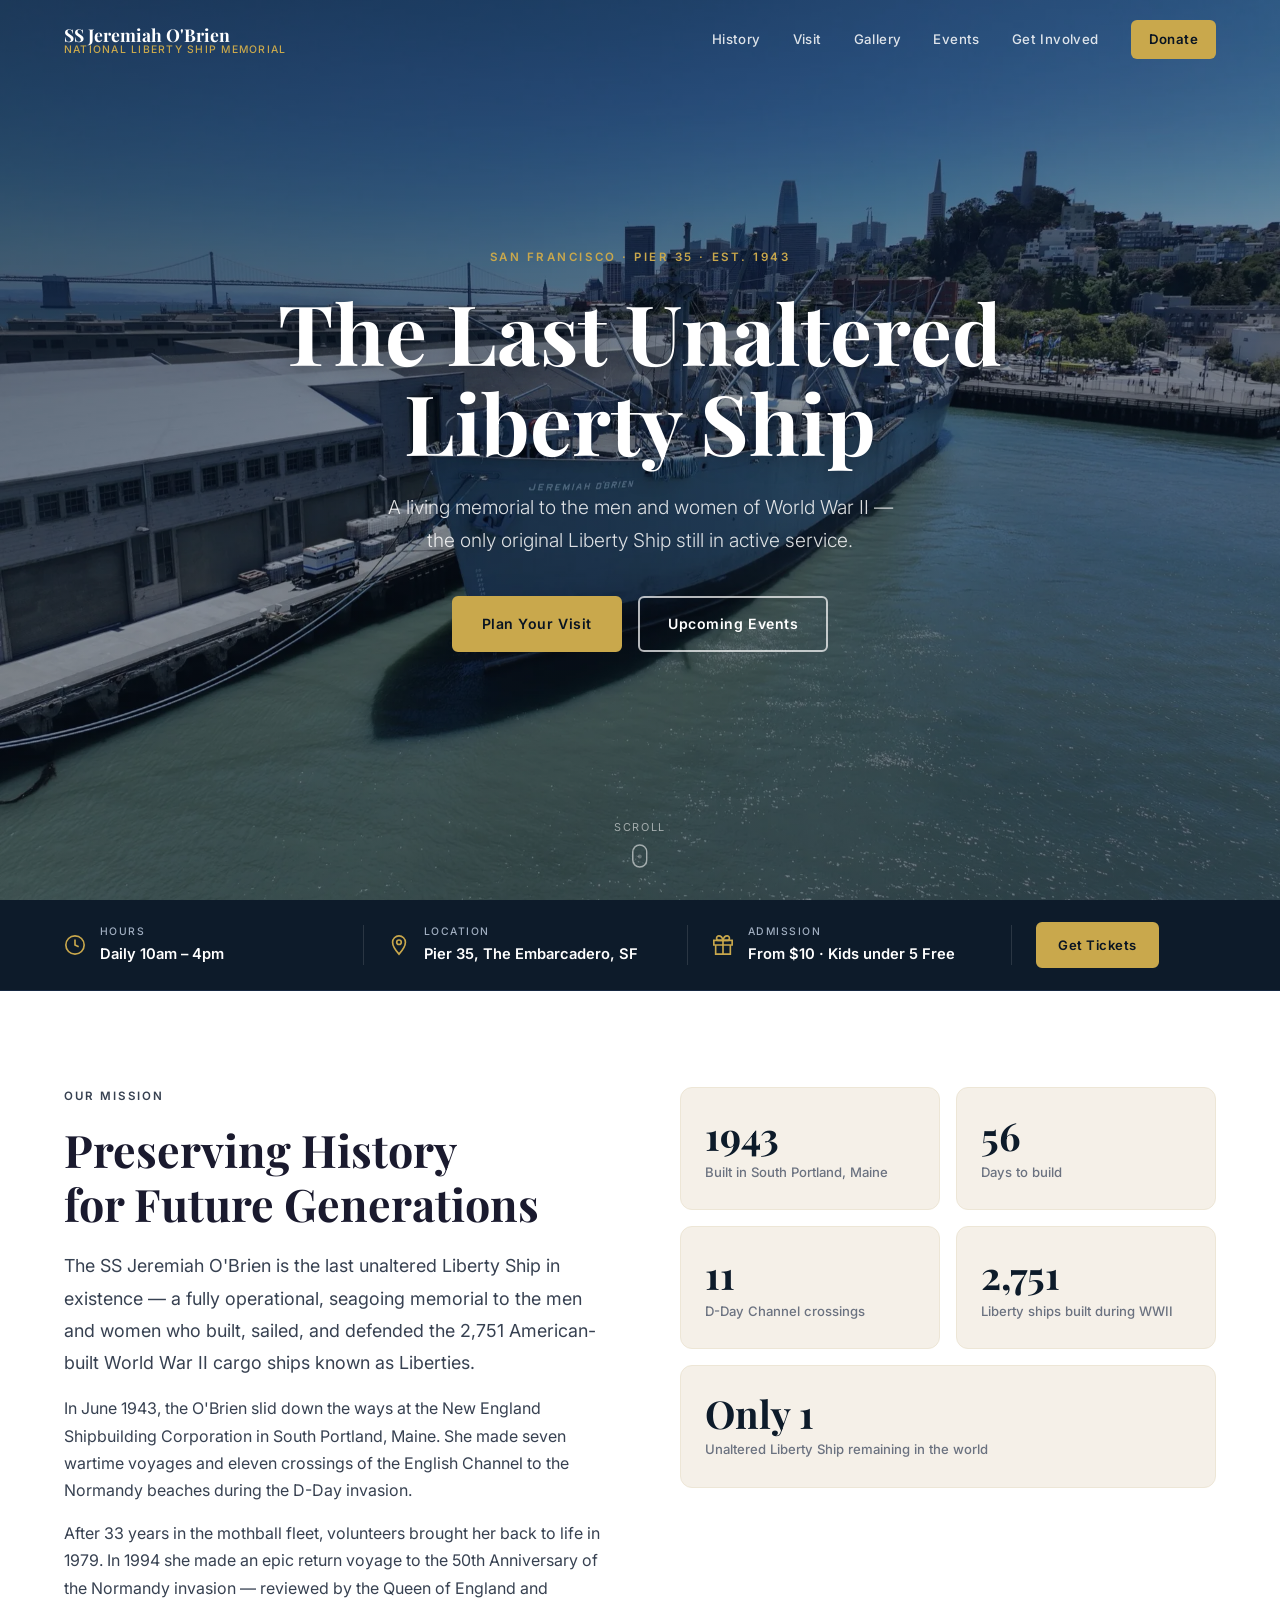
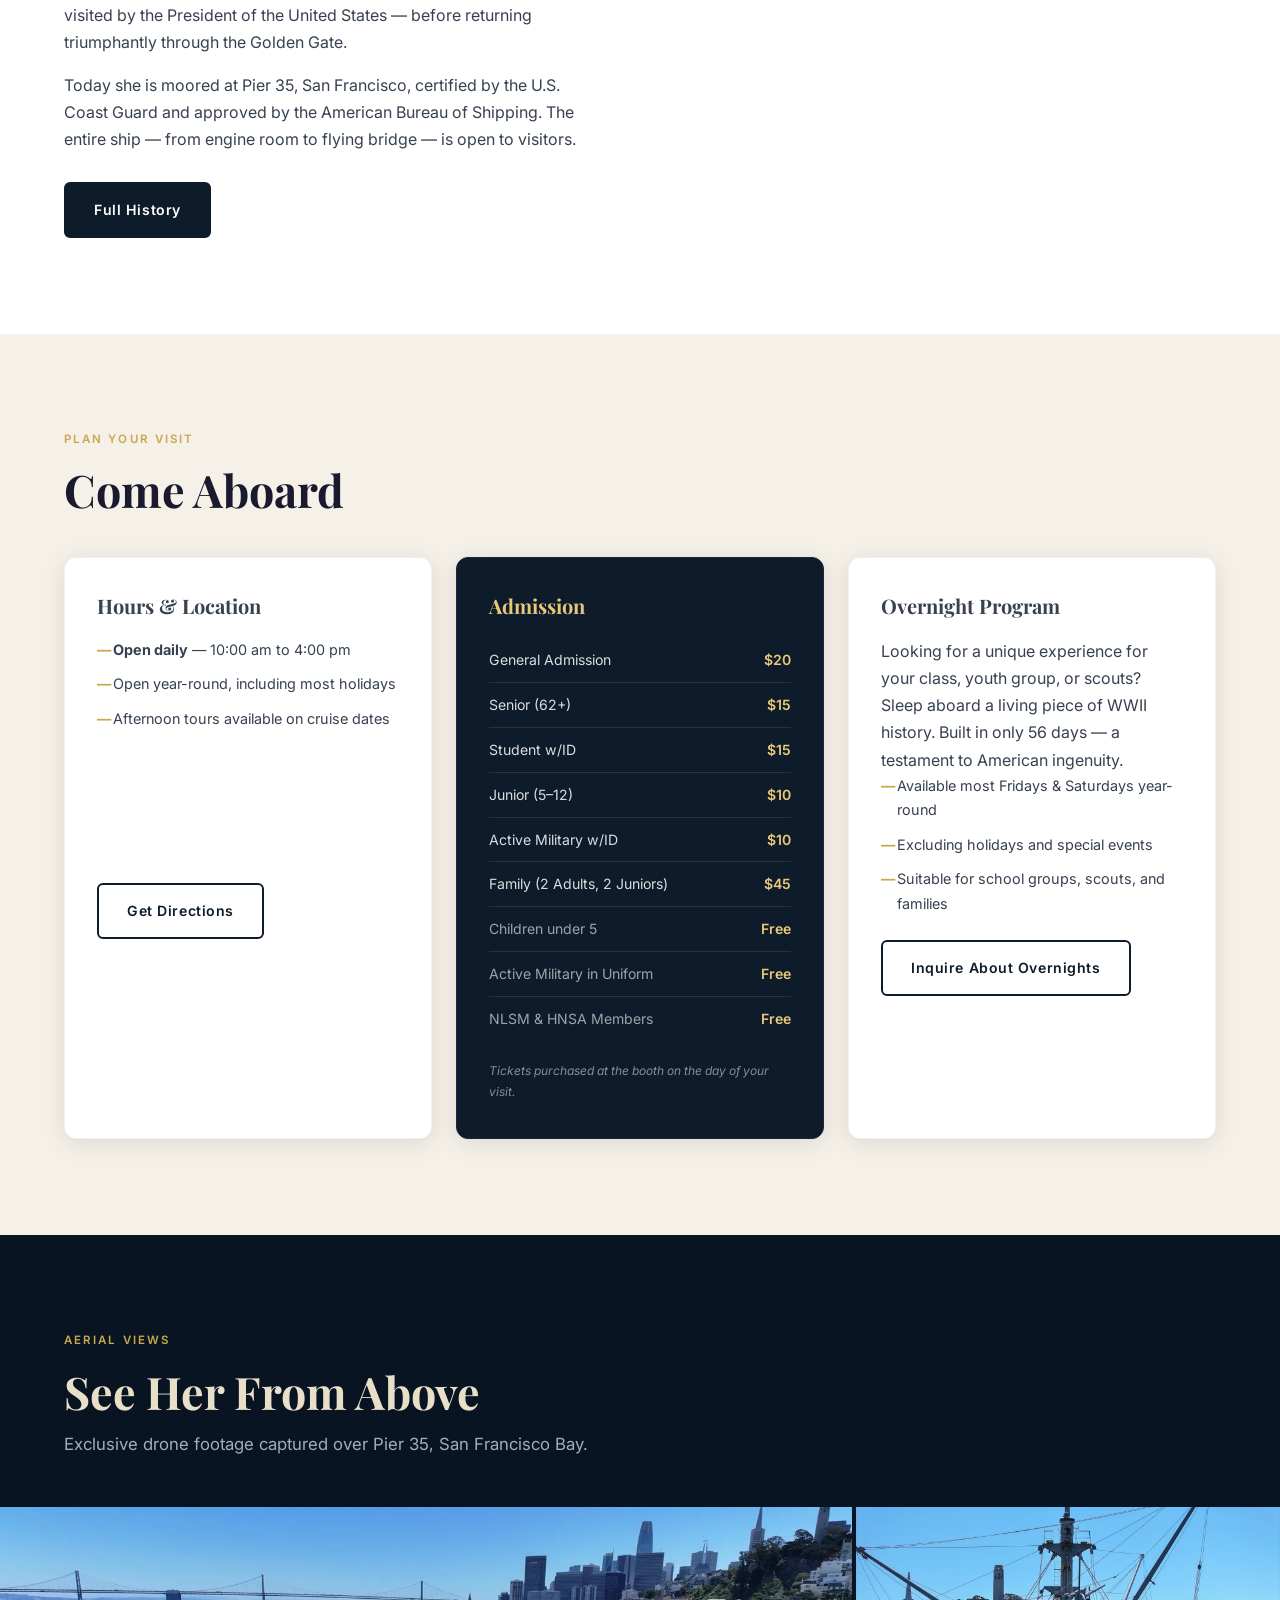
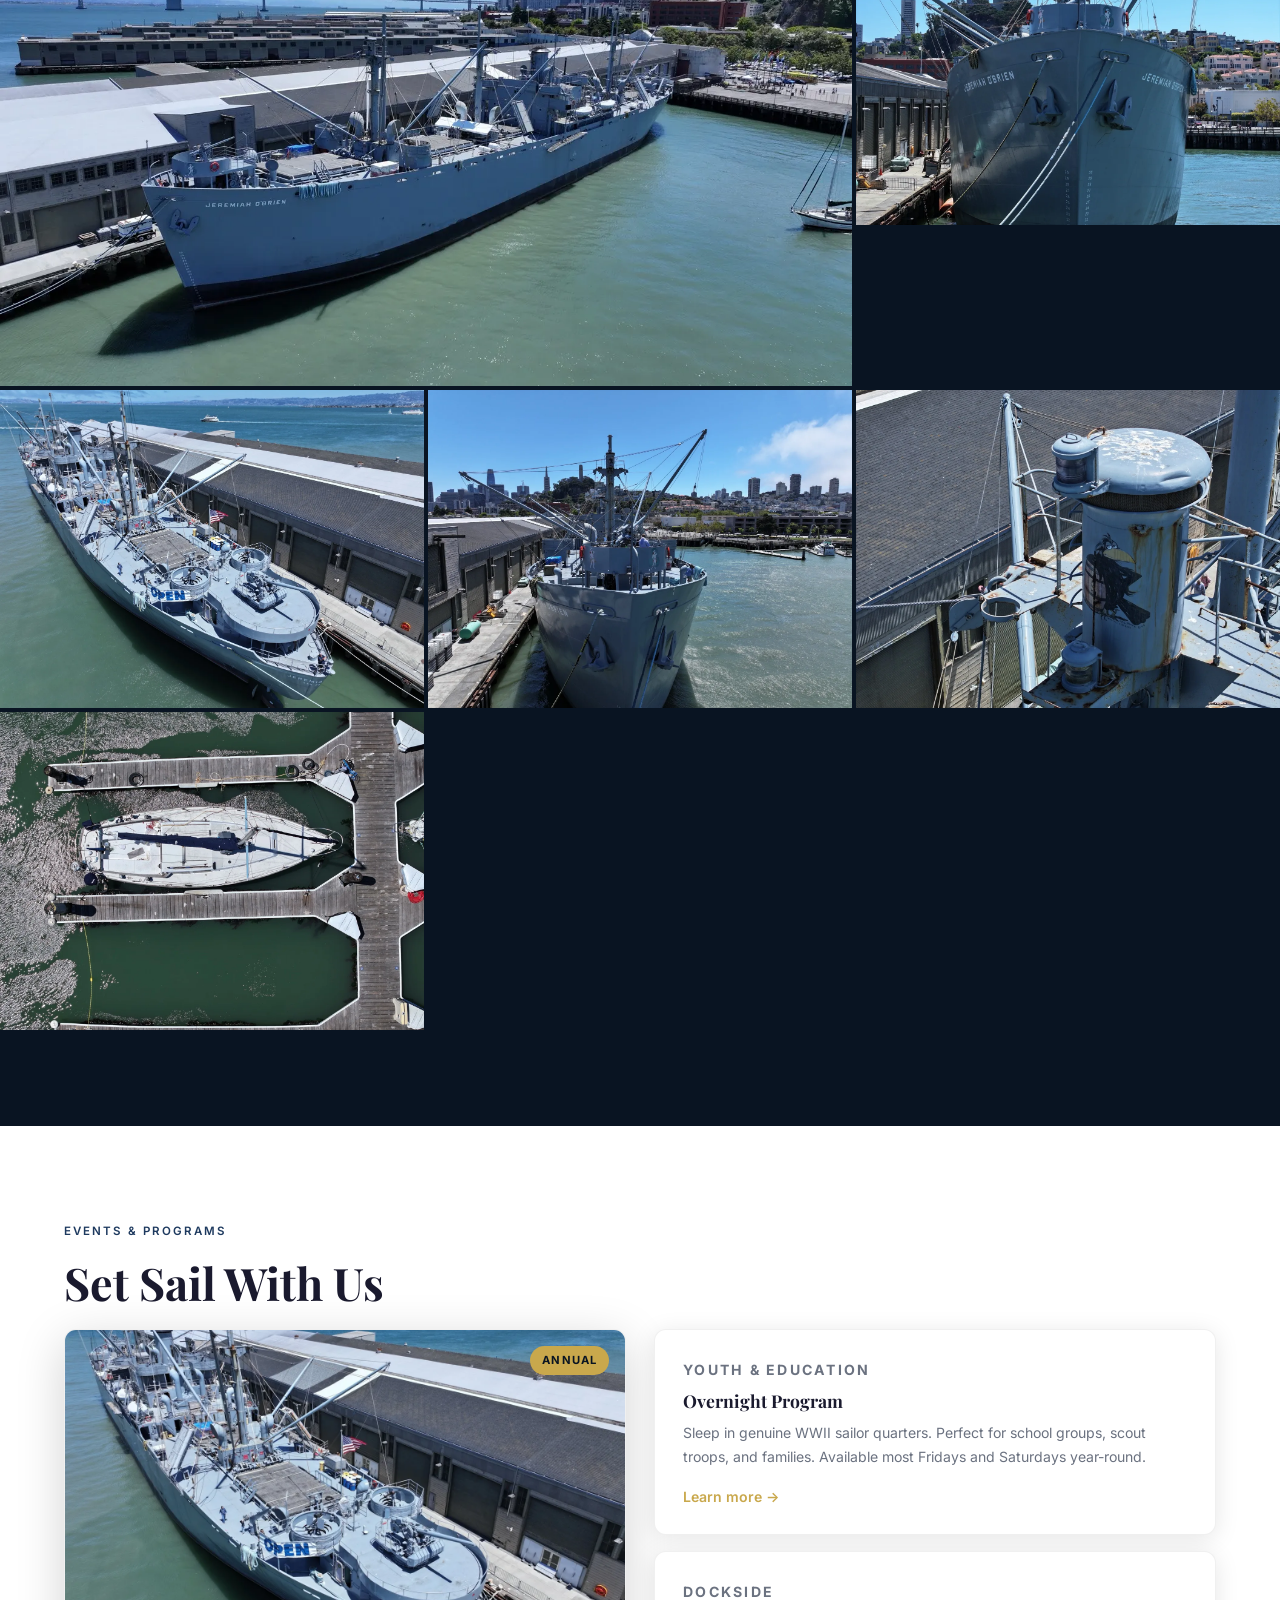
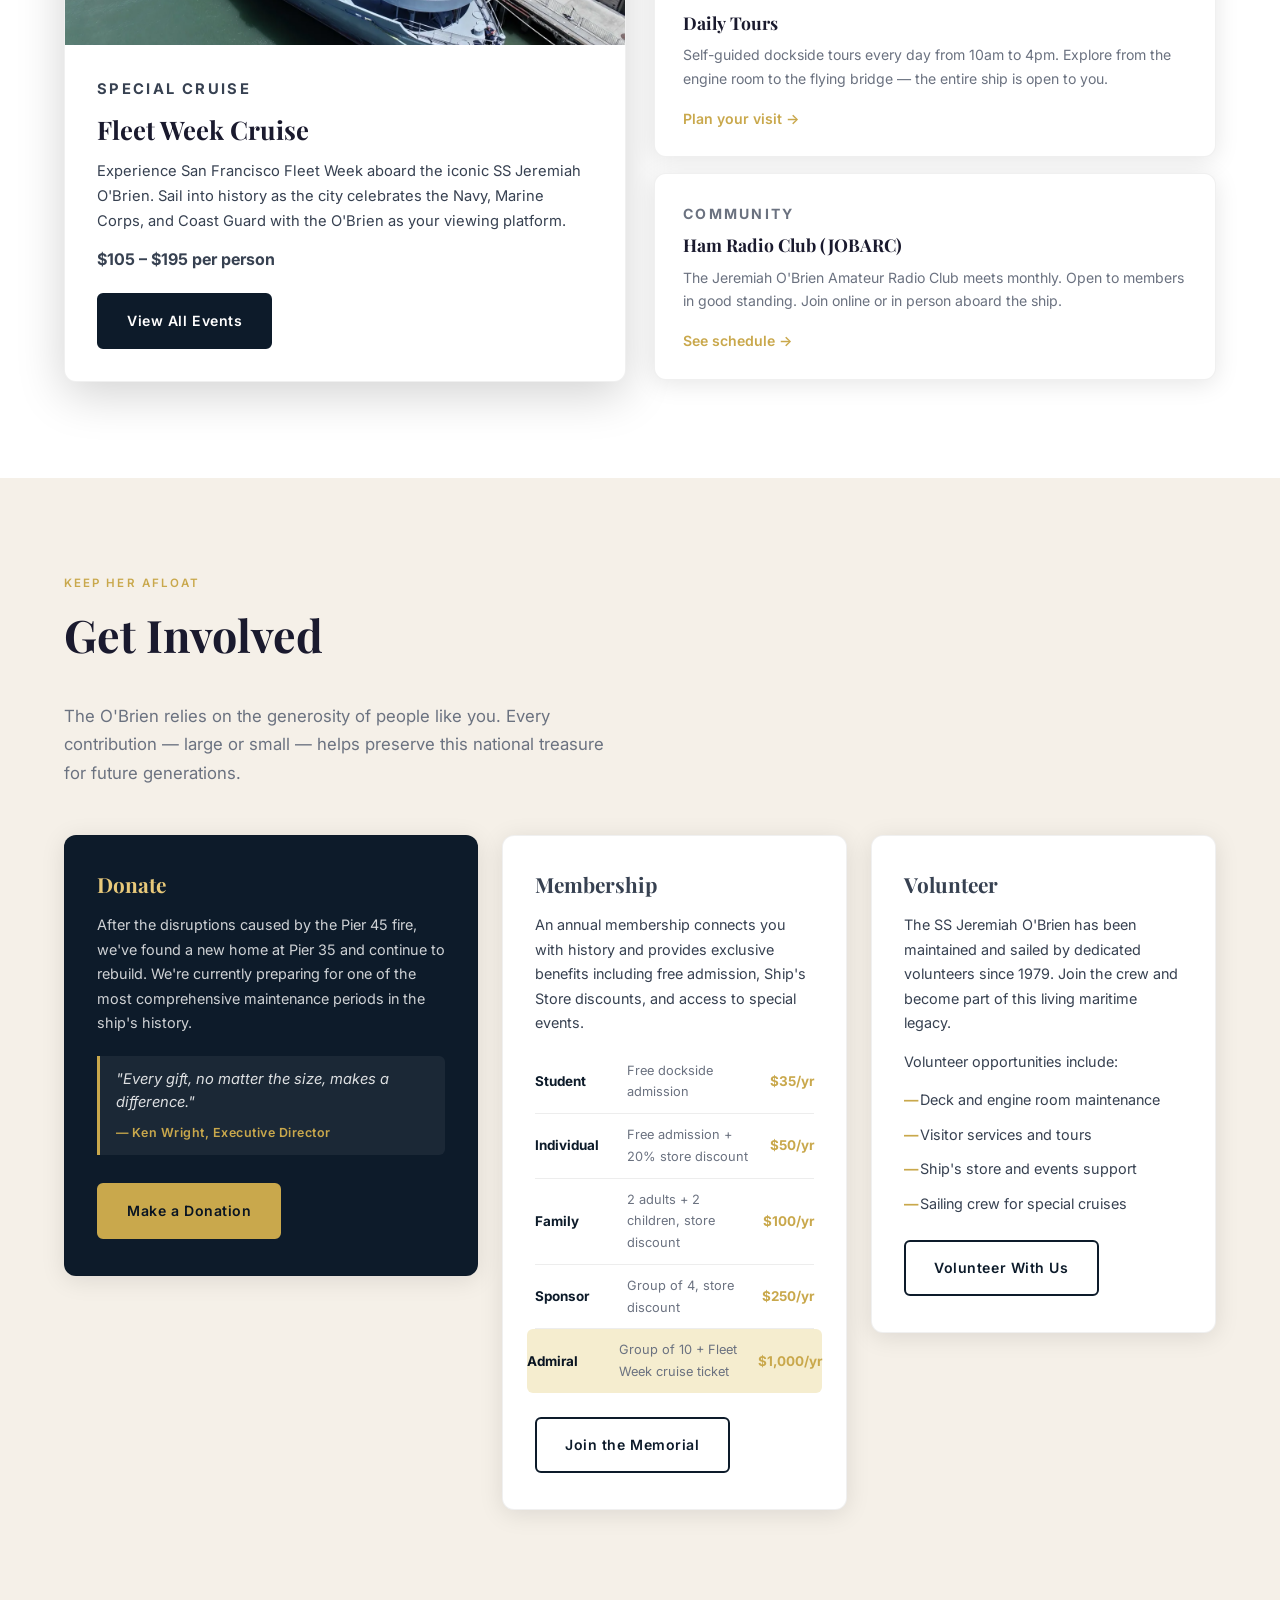
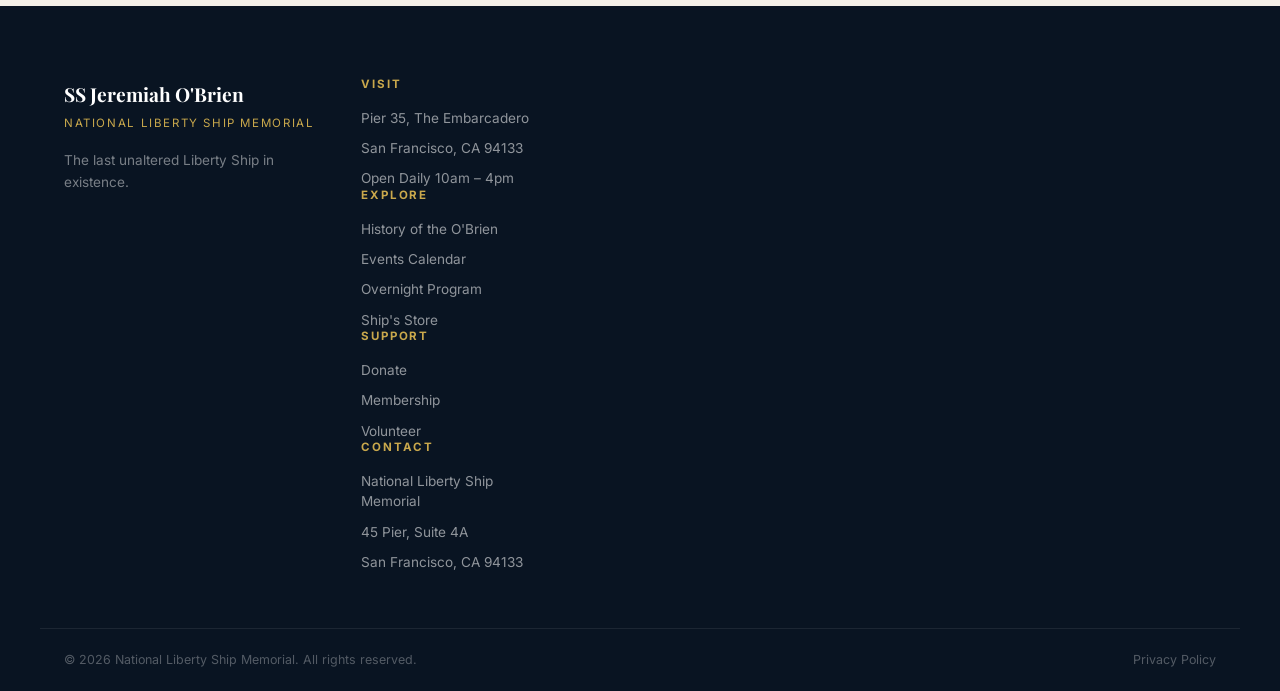
==== index.html @ c384e2df "feat: SS Jeremiah O'Brien homepage redesign mockup Modern responsive layout featuring: - Full-screen" ====
<!DOCTYPE html>
<html lang="en">
<head>
  <meta charset="UTF-8" />
  <meta name="viewport" content="width=device-width, initial-scale=1.0" />
  <title>SS Jeremiah O'Brien — The Last Unaltered Liberty Ship</title>
  <meta name="description" content="Visit the SS Jeremiah O'Brien, the last unaltered Liberty Ship in existence. Located at Pier 35, San Francisco. Open daily 10am–4pm." />
  <link rel="preconnect" href="https://fonts.googleapis.com" />
  <link rel="preconnect" href="https://fonts.gstatic.com" crossorigin />
  <link href="https://fonts.googleapis.com/css2?family=Playfair+Display:wght@400;600;700&family=Inter:wght@300;400;500;600&display=swap" rel="stylesheet" />
  <link rel="stylesheet" href="styles.css" />
</head>
<body>

  <!-- ========== NAV ========== -->
  <header class="site-nav" id="site-nav">
    <div class="nav-inner">
      <a href="#" class="nav-logo">
        <span class="nav-logo-ship">SS Jeremiah O'Brien</span>
        <span class="nav-logo-sub">National Liberty Ship Memorial</span>
      </a>
      <nav class="nav-links">
        <a href="#about">History</a>
        <a href="#visit">Visit</a>
        <a href="#gallery">Gallery</a>
        <a href="#events">Events</a>
        <a href="#involved">Get Involved</a>
        <a href="#involved" class="nav-cta">Donate</a>
      </nav>
      <button class="nav-hamburger" id="nav-hamburger" aria-label="Open menu">
        <span></span><span></span><span></span>
      </button>
    </div>
  </header>

  <!-- ========== HERO ========== -->
  <section class="hero">
    <div class="hero-media">
      <img src="images/hero.webp" alt="SS Jeremiah O'Brien at Pier 35, San Francisco, with Bay Bridge in background" class="hero-img" />
      <div class="hero-overlay"></div>
    </div>
    <div class="hero-content">
      <p class="hero-eyebrow">San Francisco · Pier 35 · Est. 1943</p>
      <h1 class="hero-title">The Last Unaltered<br>Liberty Ship</h1>
      <p class="hero-sub">A living memorial to the men and women of World War II —<br class="hero-br"> the only original Liberty Ship still in active service.</p>
      <div class="hero-cta-row">
        <a href="#visit" class="btn btn-gold">Plan Your Visit</a>
        <a href="https://ssjeremiahobrien.org/events/" class="btn btn-outline-white" target="_blank" rel="noopener">Upcoming Events</a>
      </div>
    </div>
    <div class="hero-scroll-hint">
      <span>Scroll</span>
      <svg width="16" height="24" viewBox="0 0 16 24" fill="none"><rect x="1" y="1" width="14" height="22" rx="7" stroke="currentColor" stroke-width="1.5"/><circle cx="8" cy="8" r="2" fill="currentColor"><animate attributeName="cy" from="8" to="16" dur="1.4s" repeatCount="indefinite"/><animate attributeName="opacity" from="1" to="0" dur="1.4s" repeatCount="indefinite"/></circle></svg>
    </div>
  </section>

  <!-- ========== INFO BAR ========== -->
  <div class="info-bar">
    <div class="info-bar-inner">
      <div class="info-item">
        <svg class="info-icon" viewBox="0 0 24 24" fill="none" stroke="currentColor" stroke-width="1.8"><circle cx="12" cy="12" r="10"/><path d="M12 6v6l4 2"/></svg>
        <div>
          <span class="info-label">Hours</span>
          <span class="info-value">Daily 10am – 4pm</span>
        </div>
      </div>
      <div class="info-divider"></div>
      <div class="info-item">
        <svg class="info-icon" viewBox="0 0 24 24" fill="none" stroke="currentColor" stroke-width="1.8"><path d="M12 2C8.13 2 5 5.13 5 9c0 5.25 7 13 7 13s7-7.75 7-13c0-3.87-3.13-7-7-7z"/><circle cx="12" cy="9" r="2.5"/></svg>
        <div>
          <span class="info-label">Location</span>
          <span class="info-value">Pier 35, The Embarcadero, SF</span>
        </div>
      </div>
      <div class="info-divider"></div>
      <div class="info-item">
        <svg class="info-icon" viewBox="0 0 24 24" fill="none" stroke="currentColor" stroke-width="1.8"><path d="M20 12V22H4V12"/><path d="M22 7H2v5h20V7z"/><path d="M12 22V7"/><path d="M12 7H7.5a2.5 2.5 0 0 1 0-5C11 2 12 7 12 7z"/><path d="M12 7h4.5a2.5 2.5 0 0 0 0-5C13 2 12 7 12 7z"/></svg>
        <div>
          <span class="info-label">Admission</span>
          <span class="info-value">From $10 · Kids under 5 Free</span>
        </div>
      </div>
      <div class="info-divider"></div>
      <div class="info-item info-item-cta">
        <a href="#visit" class="btn btn-gold btn-sm">Get Tickets</a>
      </div>
    </div>
  </div>

  <main>

    <!-- ========== ABOUT / HISTORY ========== -->
    <section class="section" id="about">
      <div class="container two-col-about">
        <div class="about-text">
          <p class="eyebrow">Our Mission</p>
          <h2>Preserving History<br>for Future Generations</h2>
          <p class="lead">The SS Jeremiah O'Brien is the last unaltered Liberty Ship in existence — a fully operational, seagoing memorial to the men and women who built, sailed, and defended the 2,751 American-built World War II cargo ships known as Liberties.</p>
          <p>In June 1943, the O'Brien slid down the ways at the New England Shipbuilding Corporation in South Portland, Maine. She made seven wartime voyages and eleven crossings of the English Channel to the Normandy beaches during the D-Day invasion.</p>
          <p>After 33 years in the mothball fleet, volunteers brought her back to life in 1979. In 1994 she made an epic return voyage to the 50th Anniversary of the Normandy invasion — reviewed by the Queen of England and visited by the President of the United States — before returning triumphantly through the Golden Gate.</p>
          <p>Today she is moored at Pier 35, San Francisco, certified by the U.S. Coast Guard and approved by the American Bureau of Shipping. The entire ship — from engine room to flying bridge — is open to visitors.</p>
          <a href="https://ssjeremiahobrien.org/about-us/" class="btn btn-navy" target="_blank" rel="noopener">Full History</a>
        </div>
        <div class="about-stats">
          <div class="stat-card">
            <span class="stat-num">1943</span>
            <span class="stat-label">Built in South Portland, Maine</span>
          </div>
          <div class="stat-card">
            <span class="stat-num">56</span>
            <span class="stat-label">Days to build</span>
          </div>
          <div class="stat-card">
            <span class="stat-num">11</span>
            <span class="stat-label">D-Day Channel crossings</span>
          </div>
          <div class="stat-card">
            <span class="stat-num">2,751</span>
            <span class="stat-label">Liberty ships built during WWII</span>
          </div>
          <div class="stat-card stat-card-wide">
            <span class="stat-num">Only 1</span>
            <span class="stat-label">Unaltered Liberty Ship remaining in the world</span>
          </div>
        </div>
      </div>
    </section>

    <!-- ========== VISIT ========== -->
    <section class="section section-alt" id="visit">
      <div class="container">
        <p class="eyebrow eyebrow-gold">Plan Your Visit</p>
        <h2>Come Aboard</h2>
        <div class="visit-grid">

          <div class="visit-card">
            <h3>Hours &amp; Location</h3>
            <ul class="visit-list">
              <li><strong>Open daily</strong> — 10:00 am to 4:00 pm</li>
              <li>Open year-round, including most holidays</li>
              <li>Afternoon tours available on cruise dates</li>
            </ul>
            <div class="visit-address">
              <p><strong>SS Jeremiah O'Brien</strong><br>
              Pier 35, The Embarcadero<br>
              San Francisco, CA 94133</p>
            </div>
            <a href="https://maps.google.com/?q=Pier+35+Embarcadero+San+Francisco" class="btn btn-outline-navy" target="_blank" rel="noopener">Get Directions</a>
          </div>

          <div class="visit-card visit-card-featured">
            <h3>Admission</h3>
            <ul class="ticket-list">
              <li><span>General Admission</span><strong>$20</strong></li>
              <li><span>Senior (62+)</span><strong>$15</strong></li>
              <li><span>Student w/ID</span><strong>$15</strong></li>
              <li><span>Junior (5–12)</span><strong>$10</strong></li>
              <li><span>Active Military w/ID</span><strong>$10</strong></li>
              <li><span>Family (2 Adults, 2 Juniors)</span><strong>$45</strong></li>
              <li class="ticket-free"><span>Children under 5</span><strong>Free</strong></li>
              <li class="ticket-free"><span>Active Military in Uniform</span><strong>Free</strong></li>
              <li class="ticket-free"><span>NLSM &amp; HNSA Members</span><strong>Free</strong></li>
            </ul>
            <p class="ticket-note">Tickets purchased at the booth on the day of your visit.</p>
          </div>

          <div class="visit-card">
            <h3>Overnight Program</h3>
            <p>Looking for a unique experience for your class, youth group, or scouts? Sleep aboard a living piece of WWII history. Built in only 56 days — a testament to American ingenuity.</p>
            <ul class="visit-list">
              <li>Available most Fridays &amp; Saturdays year-round</li>
              <li>Excluding holidays and special events</li>
              <li>Suitable for school groups, scouts, and families</li>
            </ul>
            <a href="https://ssjeremiahobrien.org/overnight-program/" class="btn btn-outline-navy" target="_blank" rel="noopener">Inquire About Overnights</a>
          </div>

        </div>
      </div>
    </section>

    <!-- ========== GALLERY ========== -->
    <section class="section section-dark" id="gallery">
      <div class="container">
        <p class="eyebrow eyebrow-gold">Aerial Views</p>
        <h2 class="text-light">See Her From Above</h2>
        <p class="section-sub text-light-muted">Exclusive drone footage captured over Pier 35, San Francisco Bay.</p>
      </div>
      <div class="gallery-grid">
        <div class="gallery-item gallery-item-wide">
          <img src="images/gallery-1.webp" alt="SS Jeremiah O'Brien aerial view with Bay Bridge and San Francisco skyline" loading="lazy" />
          <div class="gallery-caption">Full ship at Pier 35 · Bay Bridge backdrop</div>
        </div>
        <div class="gallery-item">
          <img src="images/gallery-3.webp" alt="Dramatic bow-on view of SS Jeremiah O'Brien with Coit Tower behind" loading="lazy" />
          <div class="gallery-caption">Bow-on · Coit Tower &amp; Telegraph Hill</div>
        </div>
        <div class="gallery-item">
          <img src="images/gallery-2.webp" alt="Stern view showing guns, American flag, and OPEN banner" loading="lazy" />
          <div class="gallery-caption">Stern gun tubs · American flag</div>
        </div>
        <div class="gallery-item">
          <img src="images/gallery-4.webp" alt="Forward mast and cargo booms against SF skyline" loading="lazy" />
          <div class="gallery-caption">Forward rigging · SF skyline</div>
        </div>
        <div class="gallery-item">
          <img src="images/gallery-5.webp" alt="Close deck view of SS Jeremiah O'Brien" loading="lazy" />
          <div class="gallery-caption">Deck detail · Working ship</div>
        </div>
        <div class="gallery-item">
          <img src="images/gallery-6.webp" alt="Aerial view of the ship at the pier" loading="lazy" />
          <div class="gallery-caption">At anchor · Embarcadero</div>
        </div>
      </div>
    </section>

    <!-- ========== EVENTS ========== -->
    <section class="section" id="events">
      <div class="container">
        <p class="eyebrow">Events &amp; Programs</p>
        <h2>Set Sail With Us</h2>
        <div class="events-grid">

          <article class="event-card event-card-featured">
            <div class="event-img-wrap">
              <img src="images/gallery-2.webp" alt="Fleet Week cruise aboard SS Jeremiah O'Brien" loading="lazy" />
              <span class="event-badge">Annual</span>
            </div>
            <div class="event-body">
              <p class="event-type">Special Cruise</p>
              <h3>Fleet Week Cruise</h3>
              <p>Experience San Francisco Fleet Week aboard the iconic SS Jeremiah O'Brien. Sail into history as the city celebrates the Navy, Marine Corps, and Coast Guard with the O'Brien as your viewing platform.</p>
              <p class="event-price">$105 – $195 per person</p>
              <a href="https://ssjeremiahobrien.org/events/" class="btn btn-navy" target="_blank" rel="noopener">View All Events</a>
            </div>
          </article>

          <div class="events-side">
            <article class="event-card-small">
              <p class="event-type">Youth &amp; Education</p>
              <h3>Overnight Program</h3>
              <p>Sleep in genuine WWII sailor quarters. Perfect for school groups, scout troops, and families. Available most Fridays and Saturdays year-round.</p>
              <a href="https://ssjeremiahobrien.org/overnight-program/" class="link-arrow" target="_blank" rel="noopener">Learn more →</a>
            </article>
            <article class="event-card-small">
              <p class="event-type">Dockside</p>
              <h3>Daily Tours</h3>
              <p>Self-guided dockside tours every day from 10am to 4pm. Explore from the engine room to the flying bridge — the entire ship is open to you.</p>
              <a href="#visit" class="link-arrow">Plan your visit →</a>
            </article>
            <article class="event-card-small">
              <p class="event-type">Community</p>
              <h3>Ham Radio Club (JOBARC)</h3>
              <p>The Jeremiah O'Brien Amateur Radio Club meets monthly. Open to members in good standing. Join online or in person aboard the ship.</p>
              <a href="https://ssjeremiahobrien.org/events/" class="link-arrow" target="_blank" rel="noopener">See schedule →</a>
            </article>
          </div>

        </div>
      </div>
    </section>

    <!-- ========== GET INVOLVED ========== -->
    <section class="section section-alt" id="involved">
      <div class="container">
        <p class="eyebrow eyebrow-gold">Keep Her Afloat</p>
        <h2>Get Involved</h2>
        <p class="section-sub">The O'Brien relies on the generosity of people like you. Every contribution — large or small — helps preserve this national treasure for future generations.</p>

        <div class="involved-grid">

          <div class="involved-card involved-card-donate">
            <h3>Donate</h3>
            <p>After the disruptions caused by the Pier 45 fire, we've found a new home at Pier 35 and continue to rebuild. We're currently preparing for one of the most comprehensive maintenance periods in the ship's history.</p>
            <blockquote class="donate-quote">
              "Every gift, no matter the size, makes a difference."
              <cite>— Ken Wright, Executive Director</cite>
            </blockquote>
            <a href="https://ssjeremiahobrien.org/donate/" class="btn btn-gold" target="_blank" rel="noopener">Make a Donation</a>
          </div>

          <div class="involved-card">
            <h3>Membership</h3>
            <p>An annual membership connects you with history and provides exclusive benefits including free admission, Ship's Store discounts, and access to special events.</p>
            <ul class="membership-tiers">
              <li>
                <span class="tier-name">Student</span>
                <span class="tier-desc">Free dockside admission</span>
                <span class="tier-price">$35/yr</span>
              </li>
              <li>
                <span class="tier-name">Individual</span>
                <span class="tier-desc">Free admission + 20% store discount</span>
                <span class="tier-price">$50/yr</span>
              </li>
              <li>
                <span class="tier-name">Family</span>
                <span class="tier-desc">2 adults + 2 children, store discount</span>
                <span class="tier-price">$100/yr</span>
              </li>
              <li>
                <span class="tier-name">Sponsor</span>
                <span class="tier-desc">Group of 4, store discount</span>
                <span class="tier-price">$250/yr</span>
              </li>
              <li class="tier-highlight">
                <span class="tier-name">Admiral</span>
                <span class="tier-desc">Group of 10 + Fleet Week cruise ticket</span>
                <span class="tier-price">$1,000/yr</span>
              </li>
            </ul>
            <a href="https://ssjeremiahobrien.org/membership/" class="btn btn-outline-navy" target="_blank" rel="noopener">Join the Memorial</a>
          </div>

          <div class="involved-card">
            <h3>Volunteer</h3>
            <p>The SS Jeremiah O'Brien has been maintained and sailed by dedicated volunteers since 1979. Join the crew and become part of this living maritime legacy.</p>
            <p>Volunteer opportunities include:</p>
            <ul class="visit-list">
              <li>Deck and engine room maintenance</li>
              <li>Visitor services and tours</li>
              <li>Ship's store and events support</li>
              <li>Sailing crew for special cruises</li>
            </ul>
            <a href="https://ssjeremiahobrien.org/volunteer/" class="btn btn-outline-navy" target="_blank" rel="noopener">Volunteer With Us</a>
          </div>

        </div>
      </div>
    </section>

  </main>

  <!-- ========== FOOTER ========== -->
  <footer class="site-footer">
    <div class="footer-inner container">
      <div class="footer-brand">
        <p class="footer-ship-name">SS Jeremiah O'Brien</p>
        <p class="footer-org">National Liberty Ship Memorial</p>
        <p class="footer-tagline">The last unaltered Liberty Ship in existence.</p>
      </div>
      <div class="footer-cols">
        <div class="footer-col">
          <h4>Visit</h4>
          <ul>
            <li>Pier 35, The Embarcadero</li>
            <li>San Francisco, CA 94133</li>
            <li>Open Daily 10am – 4pm</li>
          </ul>
        </div>
        <div class="footer-col">
          <h4>Explore</h4>
          <ul>
            <li><a href="https://ssjeremiahobrien.org/about-us/">History of the O'Brien</a></li>
            <li><a href="https://ssjeremiahobrien.org/events/">Events Calendar</a></li>
            <li><a href="https://ssjeremiahobrien.org/overnight-program/">Overnight Program</a></li>
            <li><a href="https://ssjeremiahobrien.org/ships-store/">Ship's Store</a></li>
          </ul>
        </div>
        <div class="footer-col">
          <h4>Support</h4>
          <ul>
            <li><a href="https://ssjeremiahobrien.org/donate/">Donate</a></li>
            <li><a href="https://ssjeremiahobrien.org/membership/">Membership</a></li>
            <li><a href="https://ssjeremiahobrien.org/volunteer/">Volunteer</a></li>
          </ul>
        </div>
        <div class="footer-col">
          <h4>Contact</h4>
          <ul>
            <li>National Liberty Ship Memorial</li>
            <li>45 Pier, Suite 4A</li>
            <li>San Francisco, CA 94133</li>
          </ul>
        </div>
      </div>
    </div>
    <div class="footer-bottom">
      <div class="container">
        <small>© <span id="year"></span> National Liberty Ship Memorial. All rights reserved.</small>
        <a href="https://ssjeremiahobrien.org/privacy/" class="footer-privacy">Privacy Policy</a>
      </div>
    </div>
  </footer>

  <script>
    document.getElementById('year').textContent = new Date().getFullYear();

    // Sticky nav: add scrolled class
    const nav = document.getElementById('site-nav');
    window.addEventListener('scroll', () => {
      nav.classList.toggle('scrolled', window.scrollY > 60);
    });

    // Mobile hamburger
    const hamburger = document.getElementById('nav-hamburger');
    hamburger.addEventListener('click', () => {
      document.querySelector('.nav-links').classList.toggle('open');
    });

    // Gallery lightbox (simple)
    document.querySelectorAll('.gallery-item img').forEach(img => {
      img.style.cursor = 'zoom-in';
      img.addEventListener('click', () => {
        const overlay = document.createElement('div');
        overlay.className = 'lightbox';
        overlay.innerHTML = `<div class="lightbox-inner"><img src="${img.src}" alt="${img.alt}" /><button class="lightbox-close">✕</button></div>`;
        document.body.appendChild(overlay);
        overlay.addEventListener('click', e => {
          if (e.target === overlay || e.target.classList.contains('lightbox-close')) overlay.remove();
        });
      });
    });
  </script>

</body>
</html>
---- styles.css ----
/* ============================================================
   SS Jeremiah O'Brien — Homepage Redesign
   Static mockup — Feb 2026
   ============================================================ */

/* ---------- Reset & Base ---------- */
*, *::before, *::after { box-sizing: border-box; margin: 0; padding: 0; }

:root {
  --navy-dark:    #091422;
  --navy:         #0d1b2a;
  --navy-mid:     #152640;
  --navy-light:   #1e3a5f;
  --gold:         #c9a84c;
  --gold-light:   #e8c97a;
  --gold-pale:    #f5edcf;
  --cream:        #f5f0e8;
  --cream-dark:   #ede6d6;
  --text-dark:    #1a1a2e;
  --text-body:    #374151;
  --text-muted:   #6b7280;
  --text-light:   #e8dfc9;
  --text-lighter: #a0aec0;
  --white:        #ffffff;
  --radius:       6px;
  --radius-lg:    12px;
  --shadow:       0 4px 24px rgba(0,0,0,.10);
  --shadow-lg:    0 12px 48px rgba(0,0,0,.18);
  --transition:   0.25s ease;
  --max-width:    1200px;
}

html { scroll-behavior: smooth; font-size: 16px; }

body {
  font-family: 'Inter', system-ui, sans-serif;
  color: var(--text-body);
  background: var(--white);
  line-height: 1.7;
  -webkit-font-smoothing: antialiased;
}

h1, h2, h3, h4 {
  font-family: 'Playfair Display', Georgia, serif;
  line-height: 1.2;
  color: var(--text-dark);
}

a { color: inherit; text-decoration: none; }
img { display: block; width: 100%; height: auto; }
ul { list-style: none; }

.container {
  max-width: var(--max-width);
  margin: 0 auto;
  padding: 0 24px;
}

.section       { padding: 96px 0; }
.section-alt   { background: var(--cream); }
.section-dark  { background: var(--navy-dark); }

.eyebrow {
  font-family: 'Inter', sans-serif;
  font-size: 0.72rem;
  font-weight: 600;
  letter-spacing: 0.18em;
  text-transform: uppercase;
  color: var(--navy-light);
  margin-bottom: 14px;
}
.eyebrow-gold { color: var(--gold); }

h2 {
  font-size: clamp(2rem, 3.5vw, 2.8rem);
  margin-bottom: 20px;
}

.lead {
  font-size: 1.12rem;
  color: var(--text-body);
  margin-bottom: 20px;
  line-height: 1.8;
}

.section-sub {
  font-size: 1.05rem;
  color: var(--text-muted);
  max-width: 560px;
  margin-bottom: 48px;
}

.text-light        { color: var(--text-light); }
.text-light-muted  { color: var(--text-lighter); }

/* ---------- Buttons ---------- */
.btn {
  display: inline-flex;
  align-items: center;
  gap: 8px;
  padding: 14px 28px;
  border-radius: var(--radius);
  font-family: 'Inter', sans-serif;
  font-size: 0.88rem;
  font-weight: 600;
  letter-spacing: 0.04em;
  cursor: pointer;
  border: 2px solid transparent;
  transition: background var(--transition), color var(--transition), border-color var(--transition), transform var(--transition);
}
.btn:hover { transform: translateY(-2px); }
.btn:active { transform: translateY(0); }

.btn-gold {
  background: var(--gold);
  color: var(--navy-dark);
  border-color: var(--gold);
}
.btn-gold:hover { background: var(--gold-light); border-color: var(--gold-light); }

.btn-navy {
  background: var(--navy);
  color: var(--white);
  border-color: var(--navy);
}
.btn-navy:hover { background: var(--navy-mid); border-color: var(--navy-mid); }

.btn-outline-navy {
  background: transparent;
  color: var(--navy);
  border-color: var(--navy);
}
.btn-outline-navy:hover { background: var(--navy); color: var(--white); }

.btn-outline-white {
  background: transparent;
  color: var(--white);
  border-color: rgba(255,255,255,0.7);
}
.btn-outline-white:hover { background: rgba(255,255,255,0.12); border-color: var(--white); }

.btn-sm { padding: 10px 20px; font-size: 0.82rem; }

.link-arrow {
  font-size: 0.88rem;
  font-weight: 600;
  color: var(--gold);
  transition: color var(--transition);
}
.link-arrow:hover { color: var(--gold-light); }

/* ============================================================
   NAV
   ============================================================ */
.site-nav {
  position: fixed;
  top: 0; left: 0; right: 0;
  z-index: 100;
  padding: 0;
  transition: background var(--transition), box-shadow var(--transition), padding var(--transition);
}
.site-nav.scrolled {
  background: var(--navy-dark);
  box-shadow: 0 2px 20px rgba(0,0,0,.35);
}

.nav-inner {
  max-width: var(--max-width);
  margin: 0 auto;
  padding: 20px 24px;
  display: flex;
  align-items: center;
  justify-content: space-between;
  gap: 24px;
}
.site-nav.scrolled .nav-inner { padding-top: 14px; padding-bottom: 14px; }

.nav-logo {
  display: flex;
  flex-direction: column;
}
.nav-logo-ship {
  font-family: 'Playfair Display', Georgia, serif;
  font-size: 1.1rem;
  font-weight: 700;
  color: var(--white);
  line-height: 1.2;
}
.nav-logo-sub {
  font-size: 0.65rem;
  font-weight: 500;
  letter-spacing: 0.12em;
  text-transform: uppercase;
  color: var(--gold);
  line-height: 1;
}

.nav-links {
  display: flex;
  align-items: center;
  gap: 32px;
}
.nav-links a {
  font-size: 0.83rem;
  font-weight: 500;
  color: rgba(255,255,255,0.85);
  letter-spacing: 0.03em;
  transition: color var(--transition);
}
.nav-links a:hover { color: var(--gold-light); }
.nav-links .nav-cta {
  background: var(--gold);
  color: var(--navy-dark);
  padding: 8px 18px;
  border-radius: var(--radius);
  font-weight: 600;
}
.nav-links .nav-cta:hover { background: var(--gold-light); color: var(--navy-dark); }

.nav-hamburger {
  display: none;
  flex-direction: column;
  gap: 5px;
  background: none;
  border: none;
  cursor: pointer;
  padding: 4px;
}
.nav-hamburger span {
  display: block;
  width: 24px;
  height: 2px;
  background: var(--white);
  border-radius: 2px;
  transition: var(--transition);
}

/* ============================================================
   HERO
   ============================================================ */
.hero {
  position: relative;
  height: 100vh;
  min-height: 640px;
  display: flex;
  align-items: center;
  justify-content: center;
  overflow: hidden;
}

.hero-media {
  position: absolute;
  inset: 0;
}
.hero-img {
  width: 100%;
  height: 100%;
  object-fit: cover;
  object-position: center 40%;
}
.hero-overlay {
  position: absolute;
  inset: 0;
  background: linear-gradient(
    160deg,
    rgba(9,20,34,0.72) 0%,
    rgba(9,20,34,0.42) 50%,
    rgba(9,20,34,0.58) 100%
  );
}

.hero-content {
  position: relative;
  z-index: 2;
  text-align: center;
  padding: 0 24px;
  max-width: 860px;
}

.hero-eyebrow {
  font-size: 0.72rem;
  font-weight: 600;
  letter-spacing: 0.22em;
  text-transform: uppercase;
  color: var(--gold);
  margin-bottom: 20px;
}

.hero-title {
  font-size: clamp(2.8rem, 6.5vw, 5.2rem);
  font-weight: 700;
  color: var(--white);
  line-height: 1.08;
  margin-bottom: 24px;
  text-shadow: 0 2px 24px rgba(0,0,0,.4);
}

.hero-sub {
  font-size: clamp(1rem, 1.8vw, 1.2rem);
  color: rgba(255,255,255,0.85);
  line-height: 1.7;
  margin-bottom: 40px;
  font-weight: 300;
}

.hero-br { display: block; }

.hero-cta-row {
  display: flex;
  gap: 16px;
  justify-content: center;
  flex-wrap: wrap;
}

.hero-scroll-hint {
  position: absolute;
  bottom: 32px;
  left: 50%;
  transform: translateX(-50%);
  z-index: 2;
  display: flex;
  flex-direction: column;
  align-items: center;
  gap: 8px;
  color: rgba(255,255,255,0.55);
  font-size: 0.68rem;
  letter-spacing: 0.16em;
  text-transform: uppercase;
}

/* ============================================================
   INFO BAR
   ============================================================ */
.info-bar {
  background: var(--navy);
  border-bottom: 1px solid var(--navy-mid);
}

.info-bar-inner {
  max-width: var(--max-width);
  margin: 0 auto;
  padding: 0 24px;
  display: flex;
  align-items: center;
  justify-content: space-between;
  flex-wrap: wrap;
  gap: 0;
}

.info-item {
  display: flex;
  align-items: center;
  gap: 14px;
  padding: 22px 0;
  flex: 1;
  min-width: 180px;
}
.info-item-cta { flex: 0; }

.info-icon {
  width: 22px;
  height: 22px;
  color: var(--gold);
  flex-shrink: 0;
}

.info-item > div {
  display: flex;
  flex-direction: column;
}

.info-label {
  font-size: 0.65rem;
  letter-spacing: 0.14em;
  text-transform: uppercase;
  color: var(--text-lighter);
  font-weight: 500;
}
.info-value {
  font-size: 0.92rem;
  font-weight: 600;
  color: var(--white);
  margin-top: 2px;
}

.info-divider {
  width: 1px;
  height: 40px;
  background: rgba(255,255,255,0.12);
  margin: 0 24px;
  flex-shrink: 0;
}

/* ============================================================
   ABOUT
   ============================================================ */
.two-col-about {
  display: grid;
  grid-template-columns: 1fr 1fr;
  gap: 80px;
  align-items: start;
}

.about-text p {
  margin-bottom: 16px;
  color: var(--text-body);
}

.about-text .btn { margin-top: 12px; }

.about-stats {
  display: grid;
  grid-template-columns: 1fr 1fr;
  gap: 16px;
}

.stat-card {
  background: var(--cream);
  border: 1px solid var(--cream-dark);
  border-radius: var(--radius-lg);
  padding: 28px 24px;
  display: flex;
  flex-direction: column;
  gap: 8px;
}
.stat-card-wide { grid-column: 1 / -1; }

.stat-num {
  font-family: 'Playfair Display', Georgia, serif;
  font-size: 2.4rem;
  font-weight: 700;
  color: var(--navy);
  line-height: 1;
}

.stat-label {
  font-size: 0.82rem;
  color: var(--text-muted);
  font-weight: 500;
  line-height: 1.4;
}

/* ============================================================
   VISIT
   ============================================================ */
.section-alt h2 { margin-bottom: 40px; }

.visit-grid {
  display: grid;
  grid-template-columns: repeat(3, 1fr);
  gap: 24px;
}

.visit-card {
  background: var(--white);
  border-radius: var(--radius-lg);
  padding: 36px 32px;
  box-shadow: var(--shadow);
  border: 1px solid rgba(0,0,0,.06);
}

.visit-card-featured {
  background: var(--navy);
  color: var(--white);
  border-color: var(--navy-mid);
}

.visit-card h3 {
  font-size: 1.25rem;
  margin-bottom: 20px;
  color: inherit;
}
.visit-card-featured h3 { color: var(--gold-light); }

.visit-list {
  display: flex;
  flex-direction: column;
  gap: 10px;
  margin-bottom: 24px;
}
.visit-list li {
  font-size: 0.9rem;
  color: var(--text-body);
  padding-left: 16px;
  position: relative;
}
.visit-list li::before {
  content: '—';
  position: absolute;
  left: 0;
  color: var(--gold);
  font-weight: 700;
}
.visit-card-featured .visit-list li { color: rgba(255,255,255,0.8); }

.visit-address {
  background: rgba(255,255,255,0.07);
  border-radius: var(--radius);
  padding: 16px 20px;
  margin-bottom: 24px;
}
.visit-address p {
  font-size: 0.88rem;
  line-height: 1.7;
  color: rgba(255,255,255,0.85);
}

.ticket-list {
  display: flex;
  flex-direction: column;
  gap: 0;
  margin-bottom: 20px;
}
.ticket-list li {
  display: flex;
  justify-content: space-between;
  align-items: center;
  padding: 10px 0;
  border-bottom: 1px solid rgba(255,255,255,0.1);
  font-size: 0.88rem;
  color: rgba(255,255,255,0.85);
}
.ticket-list li:last-child { border-bottom: none; }
.ticket-list li strong { color: var(--gold-light); font-weight: 600; }
.ticket-free span { color: rgba(255,255,255,0.6); }
.ticket-free strong { color: #7dd87a; }

.ticket-note {
  font-size: 0.75rem;
  color: rgba(255,255,255,0.5);
  margin-bottom: 0;
  font-style: italic;
}

/* ============================================================
   GALLERY
   ============================================================ */
.section-dark .container { margin-bottom: 48px; }
.section-dark h2 { margin-bottom: 12px; }

.gallery-grid {
  display: grid;
  grid-template-columns: repeat(3, 1fr);
  grid-template-rows: auto auto;
  gap: 4px;
}

.gallery-item {
  position: relative;
  overflow: hidden;
  aspect-ratio: 4/3;
  background: var(--navy-mid);
}
.gallery-item-wide {
  grid-column: span 2;
  aspect-ratio: 16/9;
}

.gallery-item img {
  width: 100%;
  height: 100%;
  object-fit: cover;
  transition: transform 0.5s ease;
}
.gallery-item:hover img { transform: scale(1.04); }

.gallery-caption {
  position: absolute;
  bottom: 0; left: 0; right: 0;
  padding: 28px 16px 14px;
  background: linear-gradient(to top, rgba(9,20,34,.8) 0%, transparent 100%);
  font-size: 0.75rem;
  color: rgba(255,255,255,0.75);
  letter-spacing: 0.05em;
  font-weight: 500;
  opacity: 0;
  transform: translateY(4px);
  transition: opacity var(--transition), transform var(--transition);
}
.gallery-item:hover .gallery-caption { opacity: 1; transform: translateY(0); }

/* ============================================================
   EVENTS
   ============================================================ */
.events-grid {
  display: grid;
  grid-template-columns: 1fr 1fr;
  gap: 28px;
  align-items: start;
}

.event-card-featured {
  background: var(--white);
  border-radius: var(--radius-lg);
  overflow: hidden;
  box-shadow: var(--shadow-lg);
  border: 1px solid rgba(0,0,0,.06);
}

.event-img-wrap {
  position: relative;
  aspect-ratio: 16/9;
  overflow: hidden;
}
.event-img-wrap img {
  width: 100%;
  height: 100%;
  object-fit: cover;
  transition: transform 0.5s ease;
}
.event-card-featured:hover .event-img-wrap img { transform: scale(1.04); }

.event-badge {
  position: absolute;
  top: 16px; right: 16px;
  background: var(--gold);
  color: var(--navy-dark);
  font-size: 0.7rem;
  font-weight: 700;
  letter-spacing: 0.1em;
  text-transform: uppercase;
  padding: 5px 12px;
  border-radius: 20px;
}

.event-body { padding: 32px; }
.event-type {
  font-size: 0.7rem;
  font-weight: 700;
  letter-spacing: 0.16em;
  text-transform: uppercase;
  color: var(--gold);
  margin-bottom: 10px;
}
.event-body h3 {
  font-size: 1.6rem;
  margin-bottom: 14px;
}
.event-body p { font-size: 0.92rem; color: var(--text-body); margin-bottom: 12px; }
.event-price {
  font-weight: 700;
  color: var(--navy);
  font-size: 1rem !important;
  margin-bottom: 20px !important;
}

.events-side {
  display: flex;
  flex-direction: column;
  gap: 16px;
}

.event-card-small {
  background: var(--white);
  border-radius: var(--radius-lg);
  padding: 28px 28px 24px;
  box-shadow: var(--shadow);
  border: 1px solid rgba(0,0,0,.06);
  transition: box-shadow var(--transition), transform var(--transition);
}
.event-card-small:hover { box-shadow: var(--shadow-lg); transform: translateY(-2px); }

.event-card-small .event-type { margin-bottom: 8px; }
.event-card-small h3 { font-size: 1.1rem; margin-bottom: 10px; }
.event-card-small p { font-size: 0.88rem; color: var(--text-muted); margin-bottom: 14px; }

/* ============================================================
   GET INVOLVED
   ============================================================ */
.involved-grid {
  display: grid;
  grid-template-columns: 1.2fr 1fr 1fr;
  gap: 24px;
  align-items: start;
}

.involved-card {
  background: var(--white);
  border-radius: var(--radius-lg);
  padding: 36px 32px;
  box-shadow: var(--shadow);
  border: 1px solid rgba(0,0,0,.06);
}

.involved-card-donate {
  background: var(--navy);
  color: var(--white);
}

.involved-card h3 {
  font-size: 1.3rem;
  margin-bottom: 16px;
  color: inherit;
}
.involved-card-donate h3 { color: var(--gold-light); }

.involved-card p {
  font-size: 0.9rem;
  color: var(--text-body);
  margin-bottom: 14px;
}
.involved-card-donate p { color: rgba(255,255,255,0.8); }

.donate-quote {
  border-left: 3px solid var(--gold);
  padding: 12px 16px;
  margin: 20px 0 28px;
  background: rgba(255,255,255,0.06);
  border-radius: 0 var(--radius) var(--radius) 0;
}
.donate-quote p,
.donate-quote { font-size: 0.92rem; font-style: italic; color: rgba(255,255,255,0.85); line-height: 1.6; }
.donate-quote cite {
  display: block;
  font-style: normal;
  font-size: 0.78rem;
  color: var(--gold);
  margin-top: 8px;
  font-weight: 600;
  letter-spacing: 0.04em;
}

.membership-tiers {
  display: flex;
  flex-direction: column;
  gap: 0;
  margin-bottom: 24px;
}
.membership-tiers li {
  display: grid;
  grid-template-columns: auto 1fr auto;
  gap: 8px 12px;
  align-items: center;
  padding: 10px 0;
  border-bottom: 1px solid rgba(0,0,0,.07);
  font-size: 0.84rem;
}
.membership-tiers li:last-child { border-bottom: none; }
.tier-name { font-weight: 700; color: var(--navy); font-size: 0.84rem; min-width: 80px; }
.tier-desc { color: var(--text-muted); font-size: 0.8rem; }
.tier-price { font-weight: 700; color: var(--gold); white-space: nowrap; }
.tier-highlight { background: var(--gold-pale); margin: 0 -8px; padding: 10px 8px; border-radius: var(--radius); }
.tier-highlight .tier-name { color: var(--navy-dark); }

/* ============================================================
   FOOTER
   ============================================================ */
.site-footer {
  background: var(--navy-dark);
  padding-top: 72px;
}

.footer-inner {
  display: grid;
  grid-template-columns: 1.4fr repeat(4, 1fr);
  gap: 40px;
  padding-bottom: 56px;
  border-bottom: 1px solid rgba(255,255,255,0.08);
}

.footer-ship-name {
  font-family: 'Playfair Display', Georgia, serif;
  font-size: 1.2rem;
  font-weight: 700;
  color: var(--white);
  margin-bottom: 4px;
}
.footer-org {
  font-size: 0.72rem;
  letter-spacing: 0.14em;
  text-transform: uppercase;
  color: var(--gold);
  margin-bottom: 16px;
}
.footer-tagline {
  font-size: 0.85rem;
  color: rgba(255,255,255,0.45);
  line-height: 1.6;
}

.footer-col h4 {
  font-family: 'Inter', sans-serif;
  font-size: 0.72rem;
  font-weight: 700;
  letter-spacing: 0.16em;
  text-transform: uppercase;
  color: var(--gold);
  margin-bottom: 16px;
}

.footer-col ul {
  display: flex;
  flex-direction: column;
  gap: 10px;
}
.footer-col ul li,
.footer-col ul a {
  font-size: 0.85rem;
  color: rgba(255,255,255,0.55);
  line-height: 1.5;
  transition: color var(--transition);
}
.footer-col ul a:hover { color: var(--gold-light); }

.footer-bottom {
  padding: 20px 0;
}
.footer-bottom .container {
  display: flex;
  justify-content: space-between;
  align-items: center;
}
.footer-bottom small {
  color: rgba(255,255,255,0.3);
  font-size: 0.78rem;
}
.footer-privacy {
  font-size: 0.78rem;
  color: rgba(255,255,255,0.3);
  transition: color var(--transition);
}
.footer-privacy:hover { color: rgba(255,255,255,0.6); }

/* ============================================================
   LIGHTBOX
   ============================================================ */
.lightbox {
  position: fixed;
  inset: 0;
  background: rgba(0,0,0,.9);
  z-index: 999;
  display: flex;
  align-items: center;
  justify-content: center;
  padding: 24px;
  cursor: zoom-out;
}
.lightbox-inner {
  position: relative;
  max-width: 1100px;
  width: 100%;
}
.lightbox-inner img {
  width: 100%;
  border-radius: var(--radius);
  box-shadow: 0 24px 80px rgba(0,0,0,.6);
}
.lightbox-close {
  position: absolute;
  top: -40px; right: 0;
  background: none;
  border: none;
  color: rgba(255,255,255,.7);
  font-size: 1.4rem;
  cursor: pointer;
  transition: color var(--transition);
  line-height: 1;
  padding: 4px;
}
.lightbox-close:hover { color: var(--white); }

/* ============================================================
   RESPONSIVE
   ============================================================ */
@media (max-width: 1100px) {
  .two-col-about { grid-template-columns: 1fr; gap: 56px; }
  .about-stats { grid-template-columns: repeat(4, 1fr); }
  .stat-card-wide { grid-column: 1 / -1; }
  .footer-inner { grid-template-columns: 1fr 1fr; row-gap: 40px; }
  .footer-brand { grid-column: 1 / -1; }
}

@media (max-width: 900px) {
  .visit-grid { grid-template-columns: 1fr; max-width: 540px; margin: 0 auto; }
  .events-grid { grid-template-columns: 1fr; }
  .involved-grid { grid-template-columns: 1fr; }
  .gallery-grid { grid-template-columns: 1fr 1fr; }
  .gallery-item-wide { grid-column: span 2; }
  .info-bar-inner { flex-wrap: wrap; }
  .info-divider { display: none; }
  .info-item { min-width: 45%; }
}

@media (max-width: 768px) {
  .section { padding: 64px 0; }

  .nav-links {
    display: none;
    position: fixed;
    top: 0; left: 0; right: 0; bottom: 0;
    background: var(--navy-dark);
    flex-direction: column;
    align-items: center;
    justify-content: center;
    gap: 28px;
    z-index: 99;
  }
  .nav-links a { font-size: 1.2rem; }
  .nav-links.open { display: flex; }
  .nav-hamburger { display: flex; z-index: 100; }

  .hero-title { font-size: clamp(2.2rem, 8vw, 3.4rem); }
  .hero-sub .hero-br { display: none; }

  .about-stats { grid-template-columns: 1fr 1fr; }
  .stat-card-wide { grid-column: 1 / -1; }

  .gallery-grid { grid-template-columns: 1fr; gap: 2px; }
  .gallery-item, .gallery-item-wide { grid-column: span 1; aspect-ratio: 16/9; }

  .footer-inner { grid-template-columns: 1fr 1fr; }
  .footer-bottom .container { flex-direction: column; gap: 8px; text-align: center; }
}

@media (max-width: 480px) {
  .hero-cta-row { flex-direction: column; align-items: center; }
  .about-stats { grid-template-columns: 1fr 1fr; }
  .footer-inner { grid-template-columns: 1fr; }
}
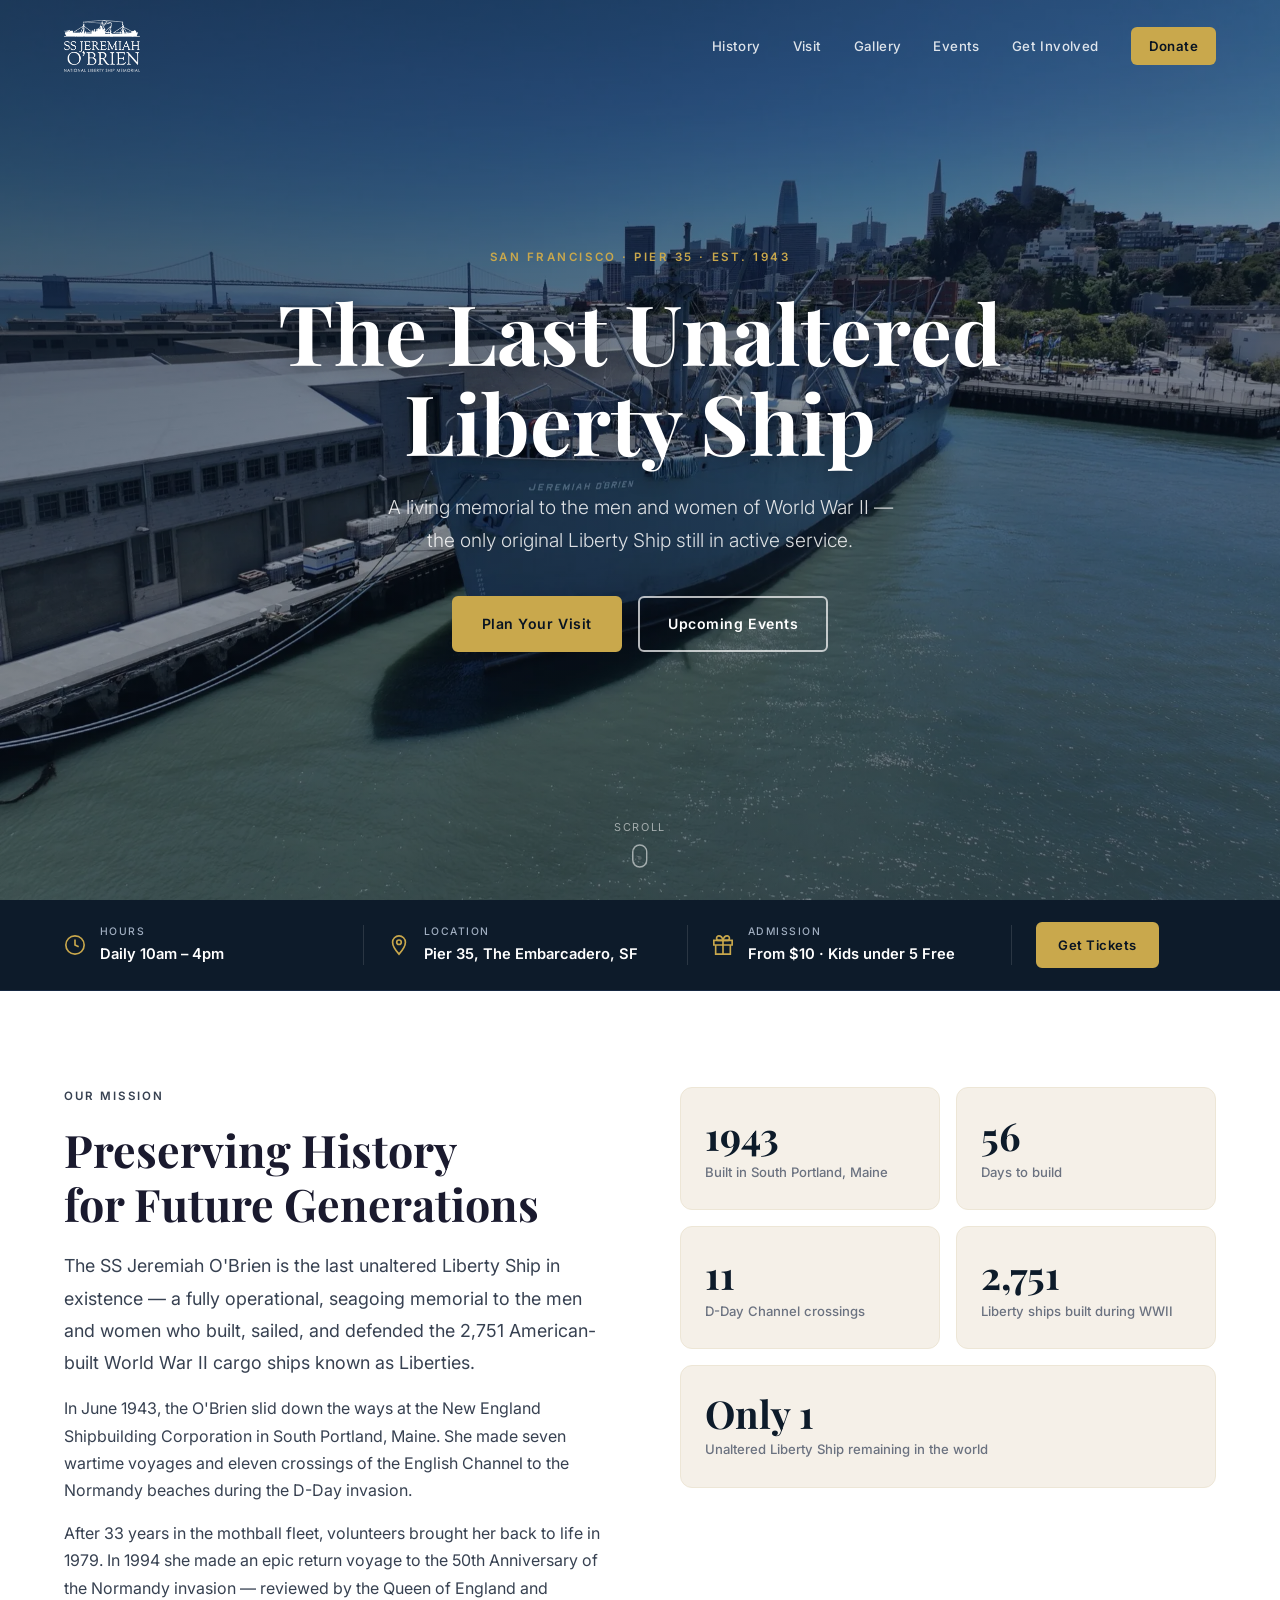
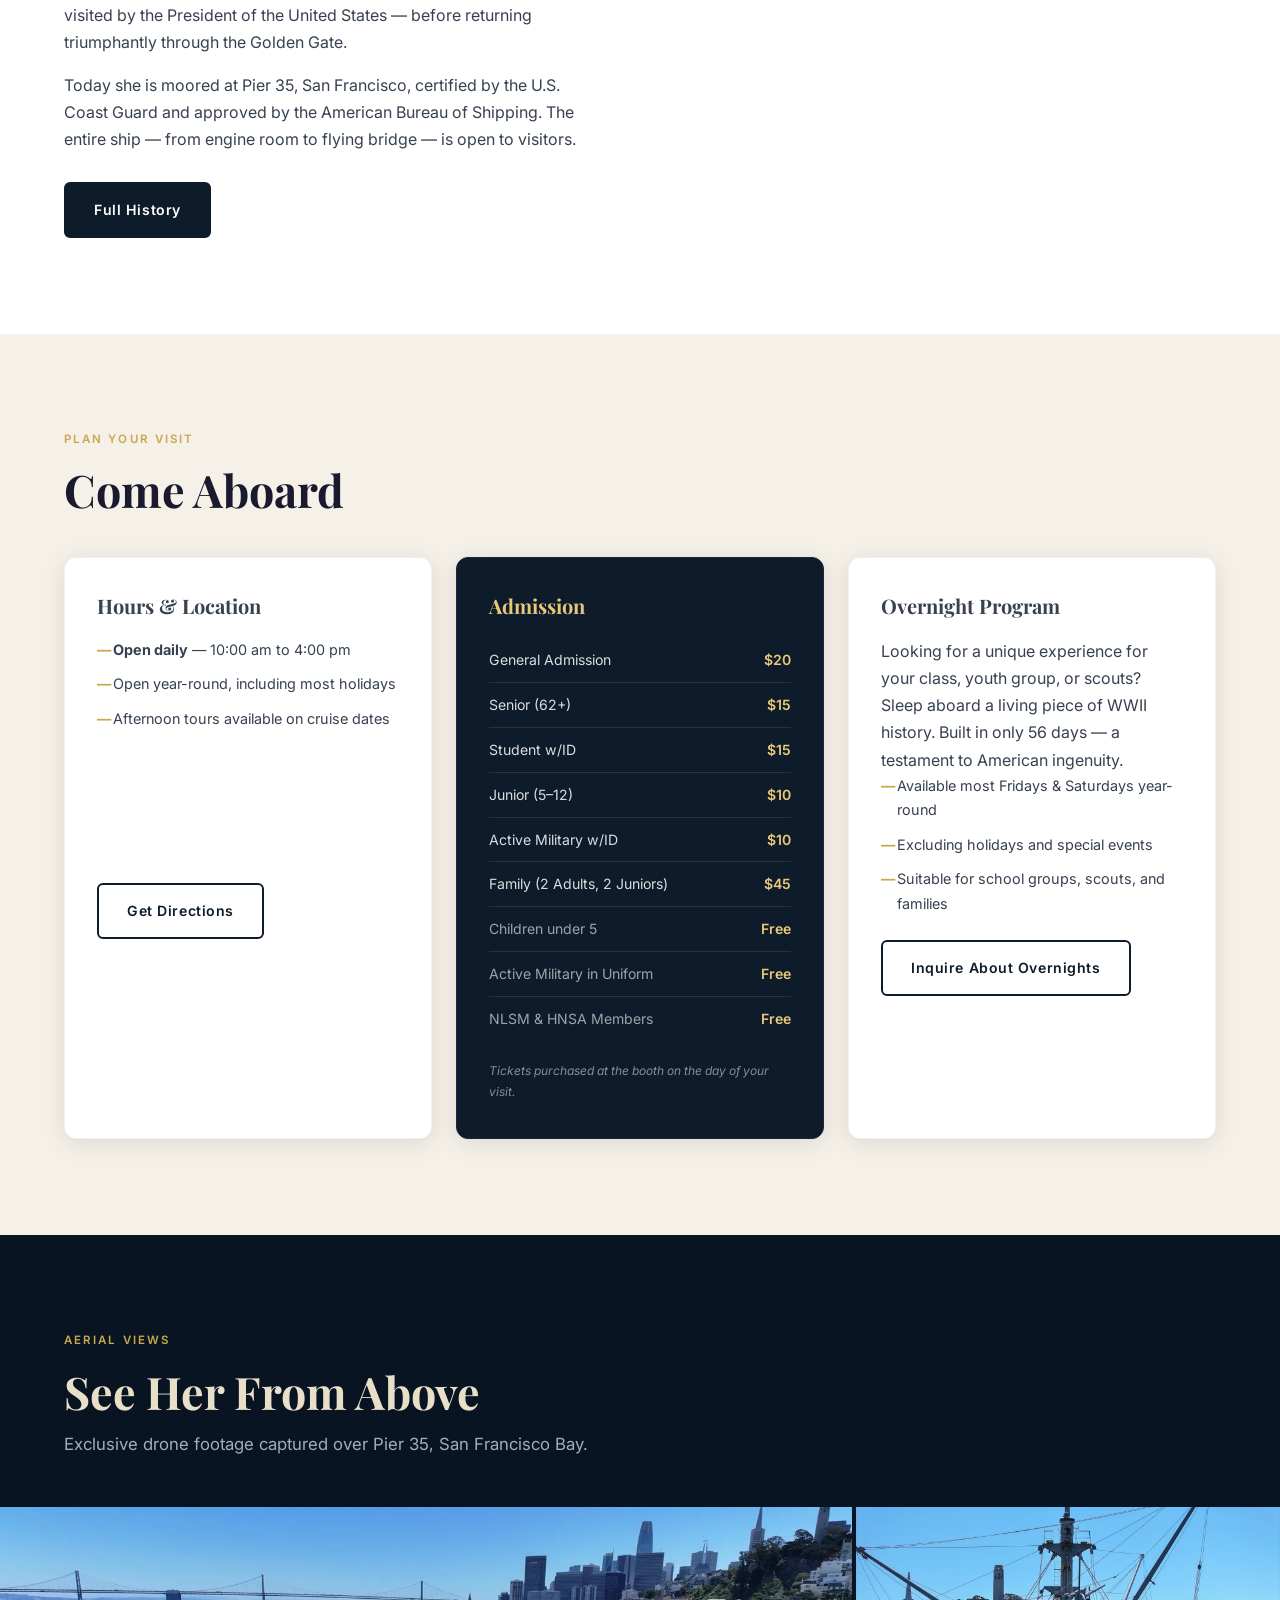
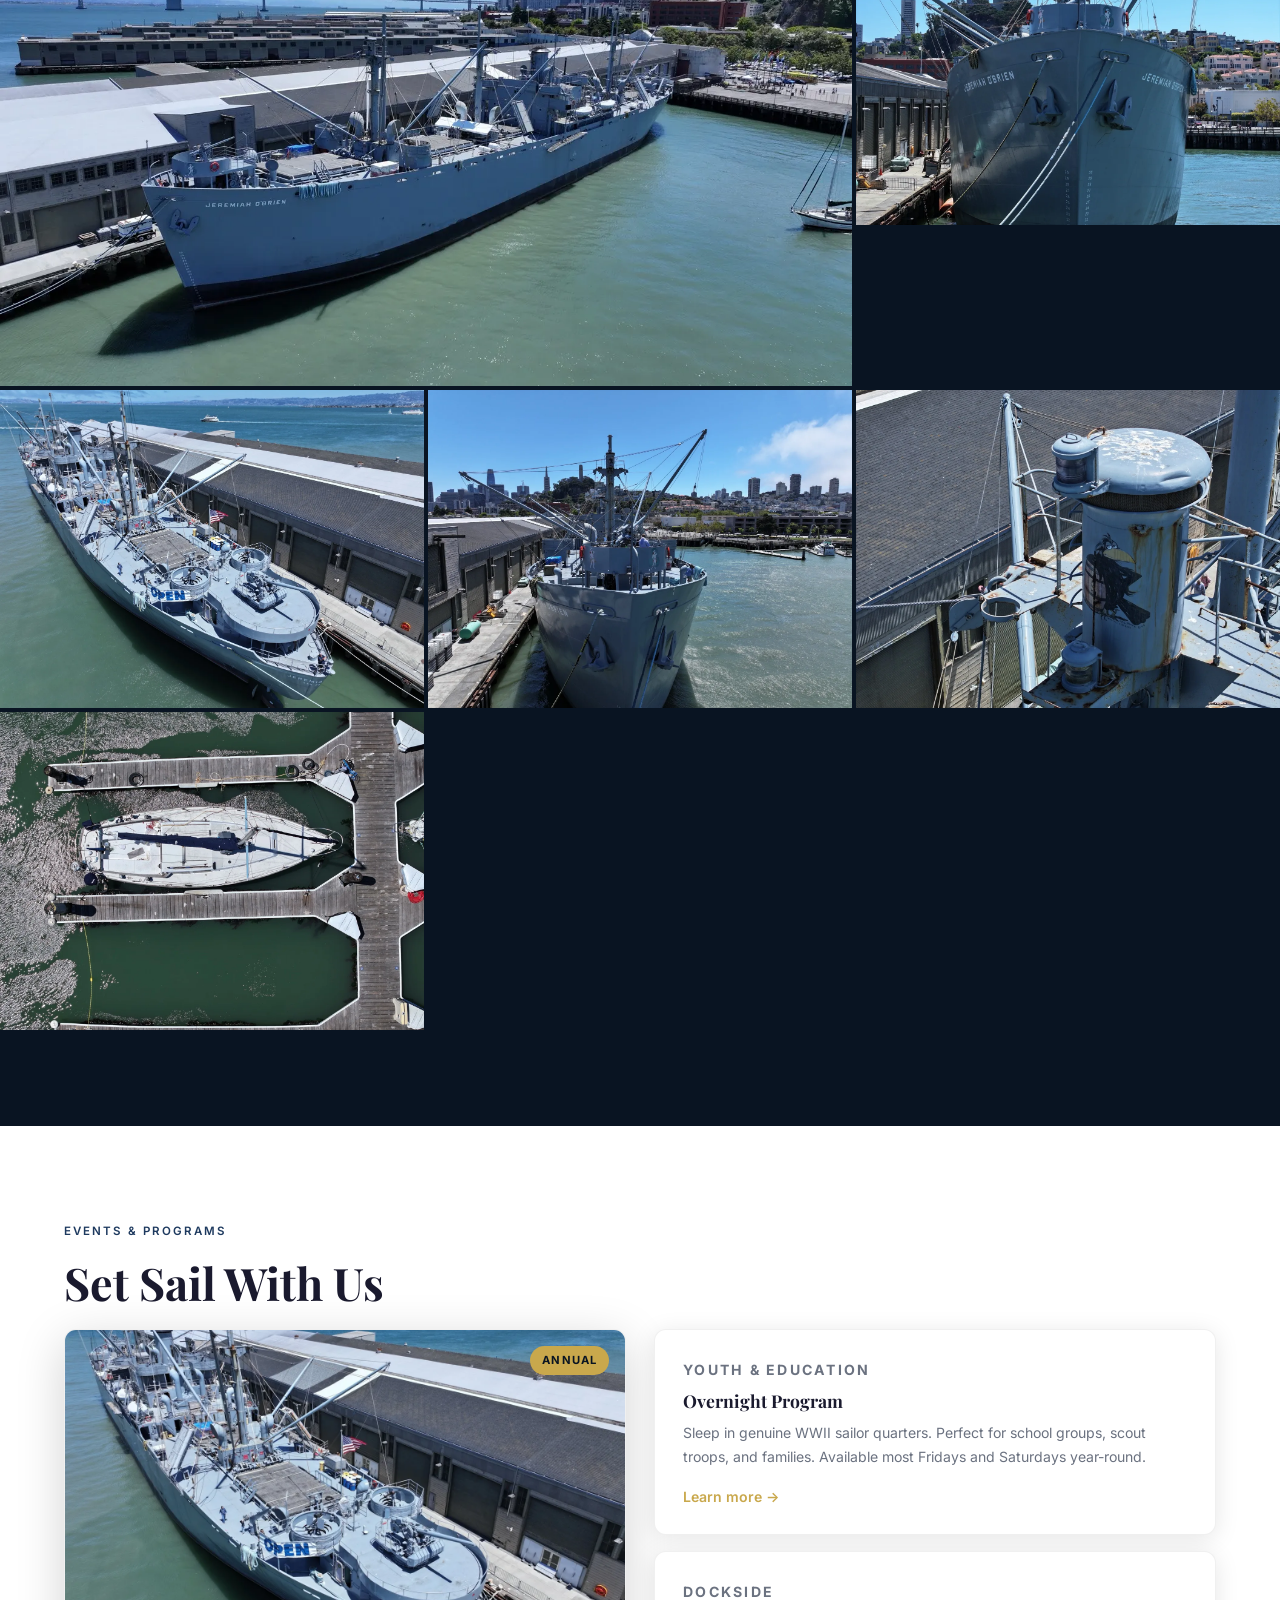
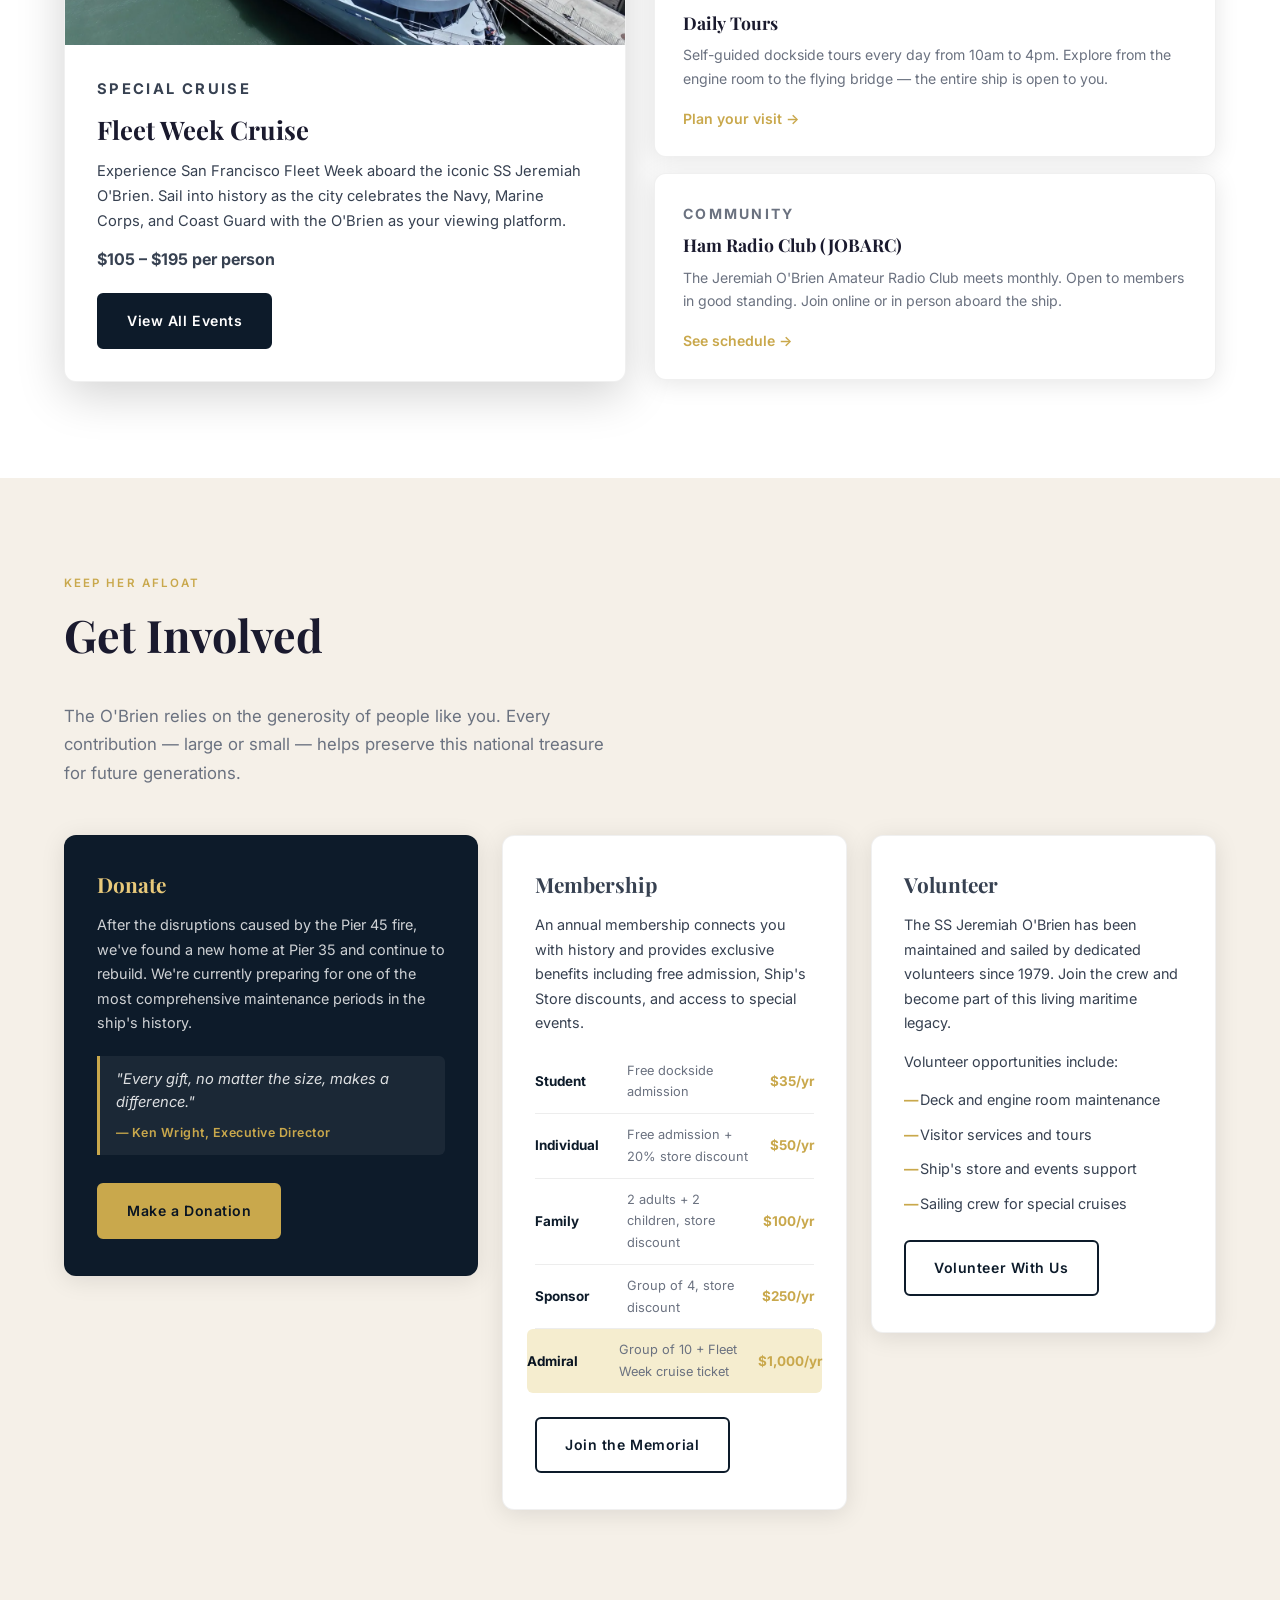
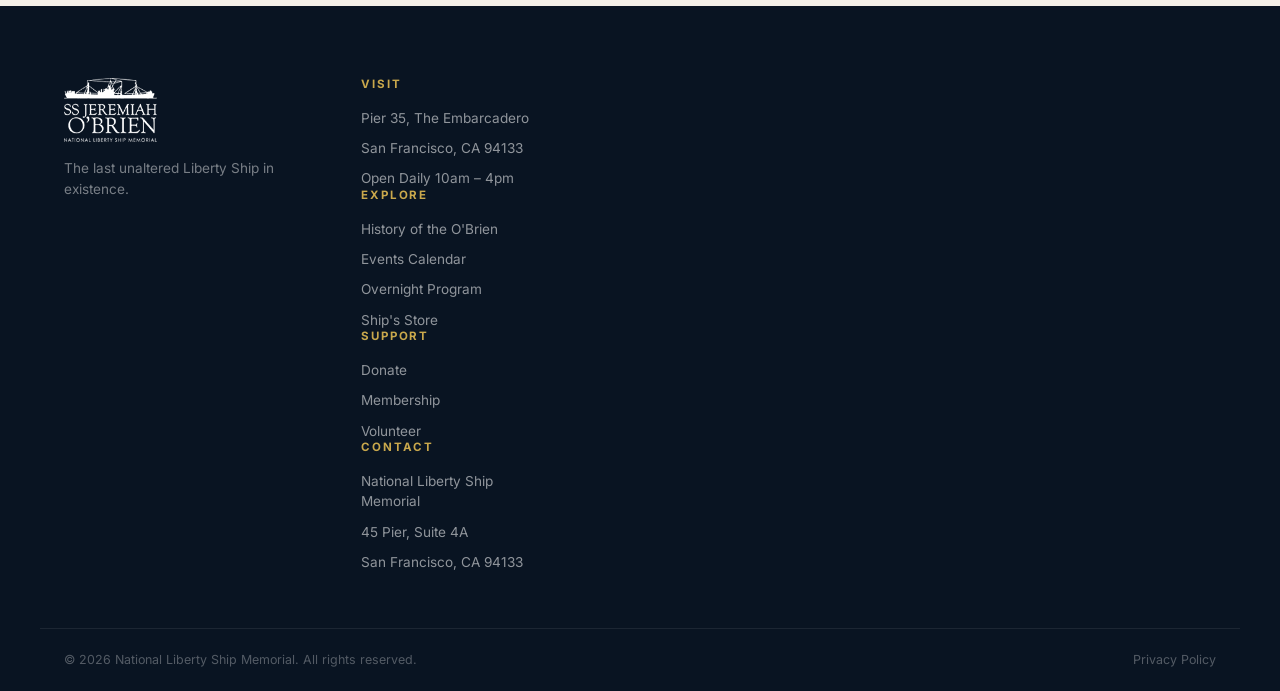
==== commit 3f043de0: "feat: add official logo to nav and footer across all 4 designs" ====
--- a/index.html
+++ b/index.html
@@ -16,8 +16,7 @@
   <header class="site-nav" id="site-nav">
     <div class="nav-inner">
       <a href="#" class="nav-logo">
-        <span class="nav-logo-ship">SS Jeremiah O'Brien</span>
-        <span class="nav-logo-sub">National Liberty Ship Memorial</span>
+        <img src="images/logo.png" alt="SS Jeremiah O'Brien — National Liberty Ship Memorial" class="nav-logo-img" />
       </a>
       <nav class="nav-links">
         <a href="#about">History</a>
@@ -335,8 +334,7 @@
   <footer class="site-footer">
     <div class="footer-inner container">
       <div class="footer-brand">
-        <p class="footer-ship-name">SS Jeremiah O'Brien</p>
-        <p class="footer-org">National Liberty Ship Memorial</p>
+        <img src="images/logo.png" alt="SS Jeremiah O'Brien — National Liberty Ship Memorial" class="footer-logo-img" />
         <p class="footer-tagline">The last unaltered Liberty Ship in existence.</p>
       </div>
       <div class="footer-cols">
--- a/styles.css
+++ b/styles.css
@@ -917,3 +917,21 @@
   .about-stats { grid-template-columns: 1fr 1fr; }
   .footer-inner { grid-template-columns: 1fr; }
 }
+
+/* ---------- Logo image ---------- */
+.nav-logo-img {
+  height: 52px;
+  width: auto;
+  display: block;
+  filter: brightness(0) invert(1);   /* white on dark nav */
+  transition: opacity 0.2s ease;
+}
+.nav-logo-img:hover { opacity: 0.85; }
+
+.footer-logo-img {
+  height: 64px;
+  width: auto;
+  display: block;
+  filter: brightness(0) invert(1);   /* white on dark footer */
+  margin-bottom: 16px;
+}
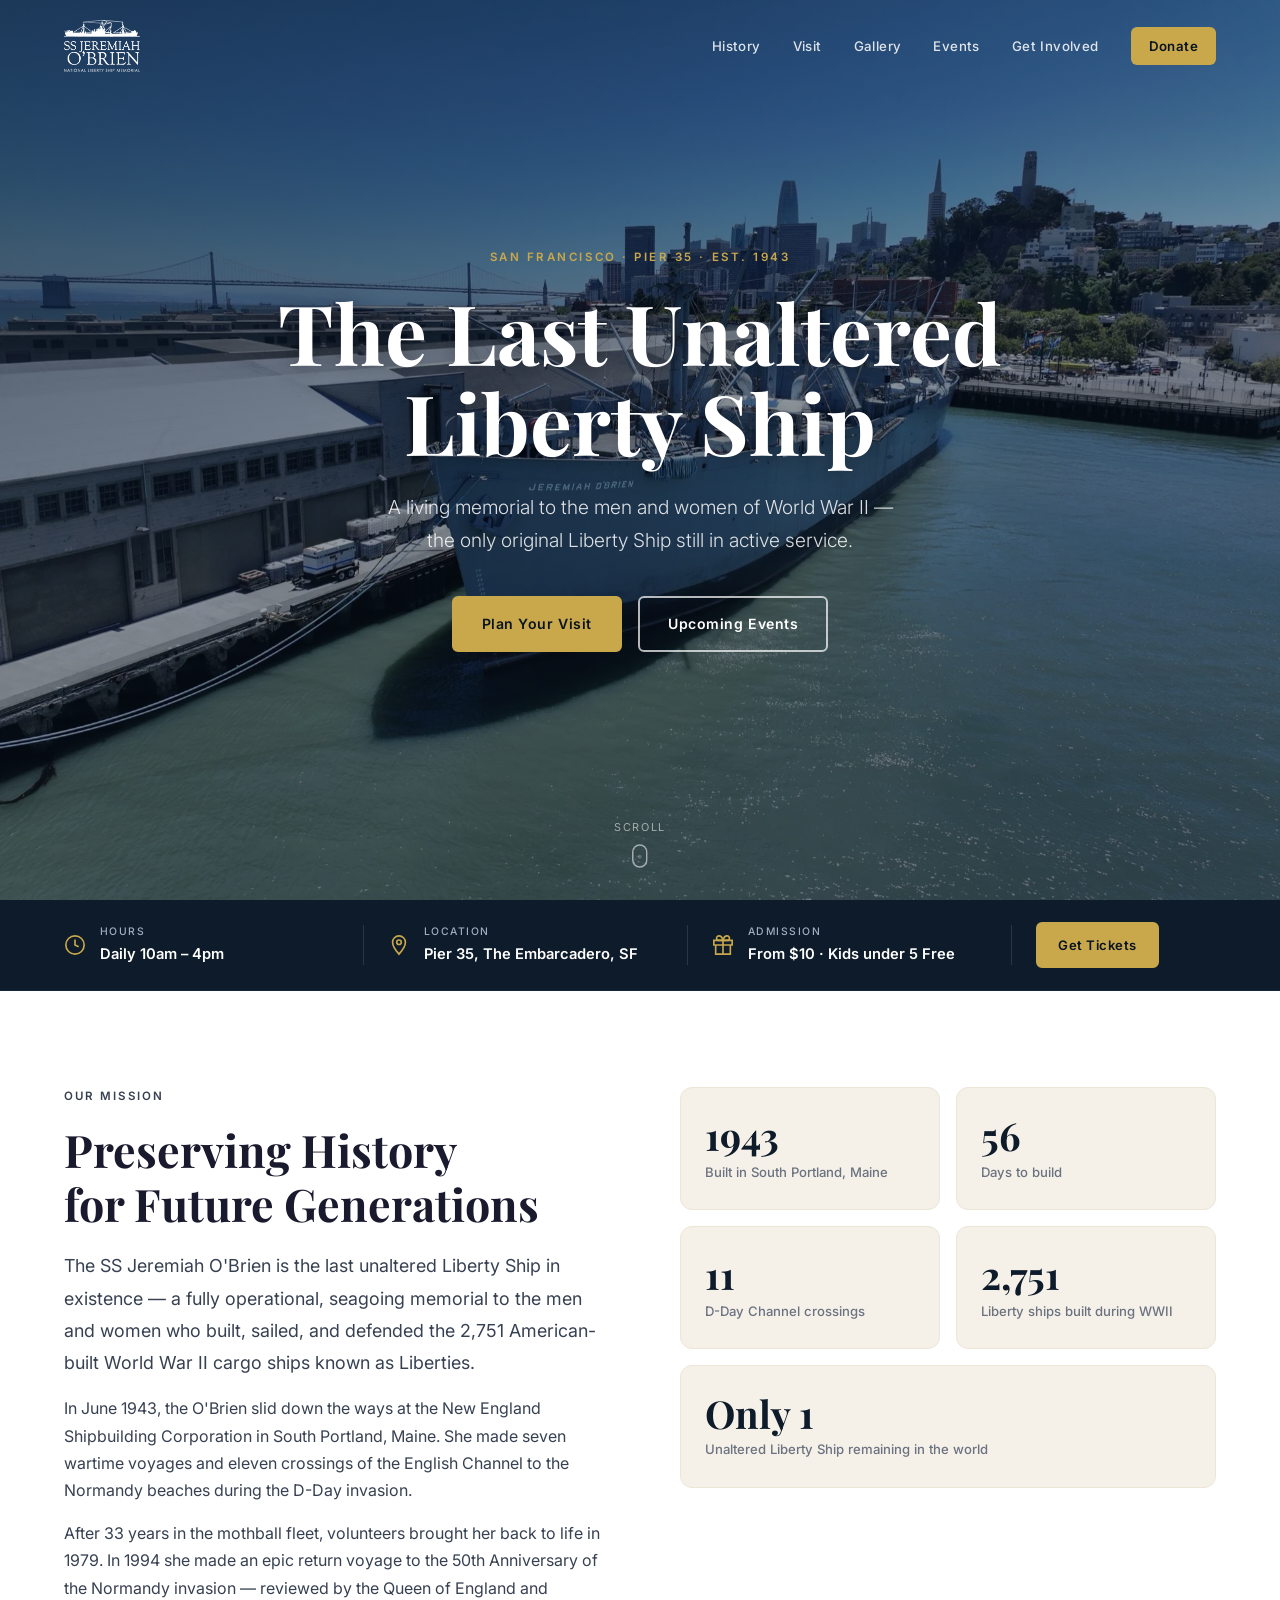
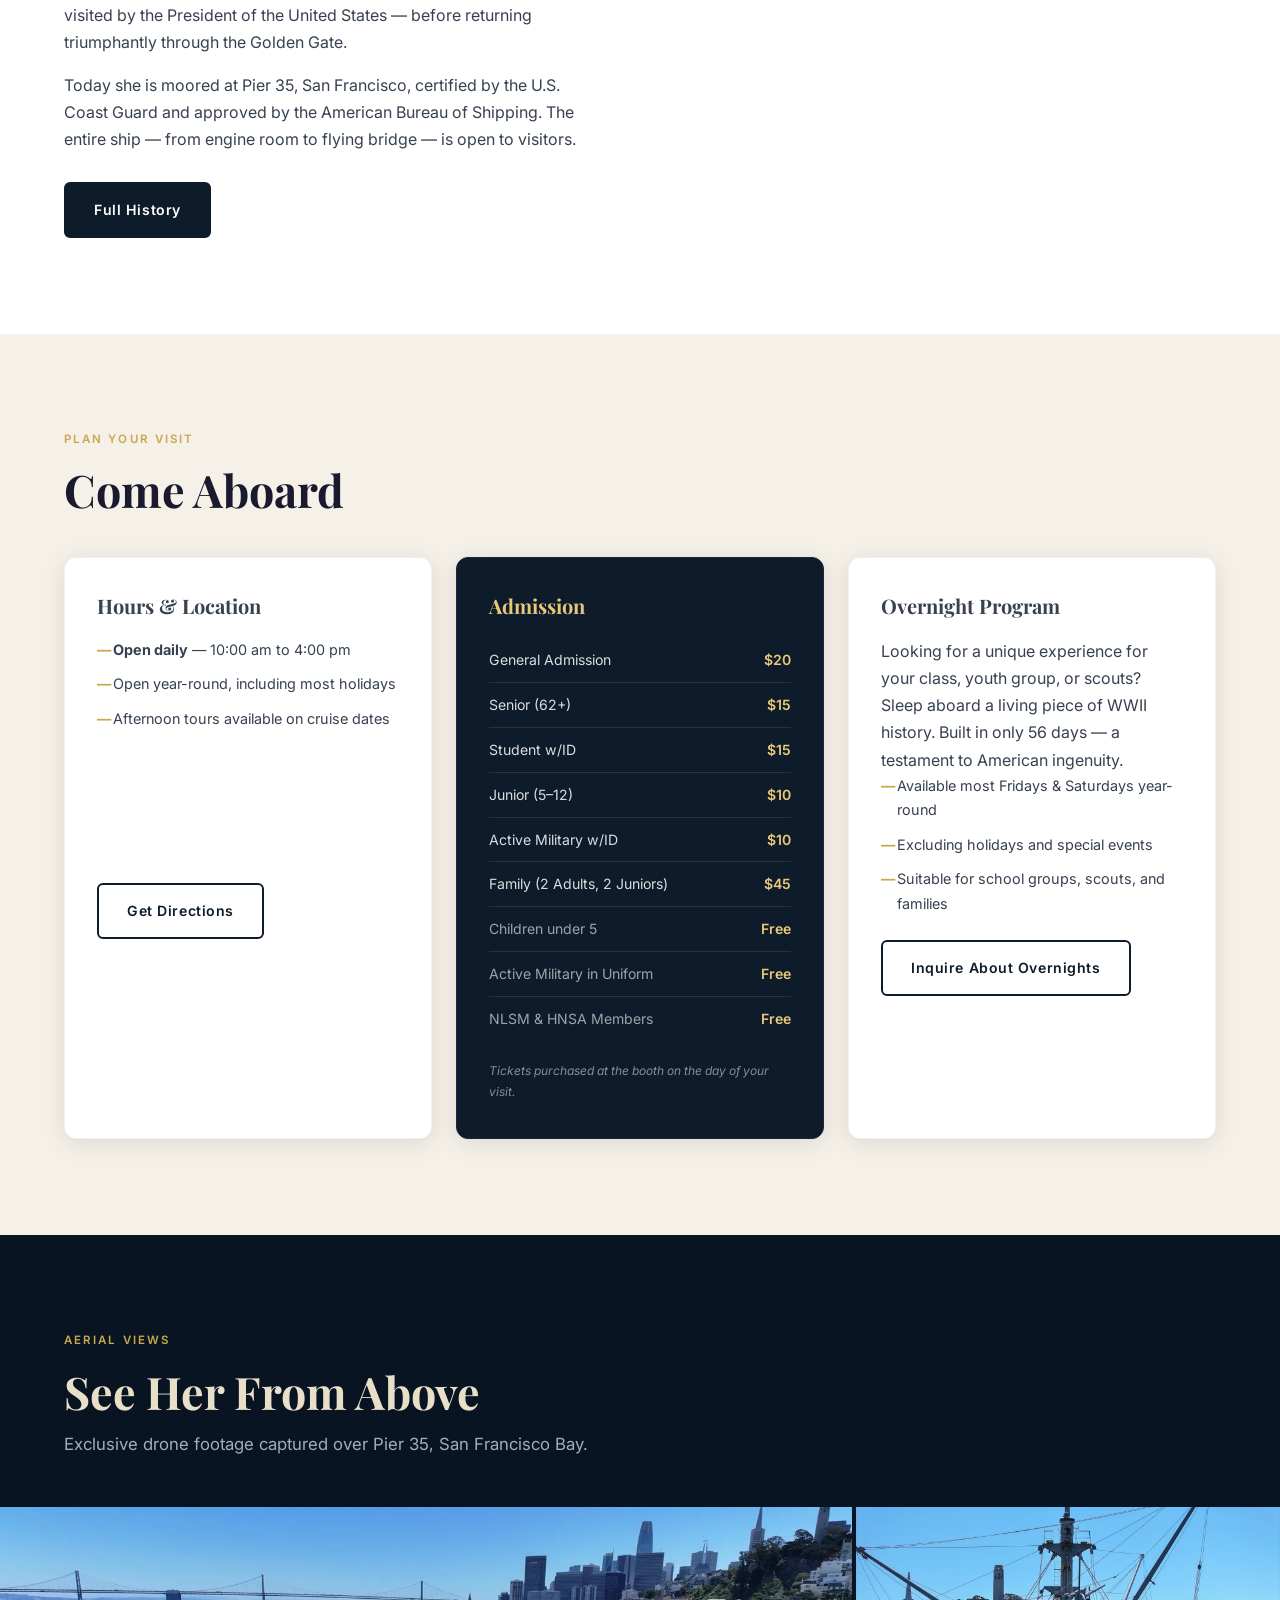
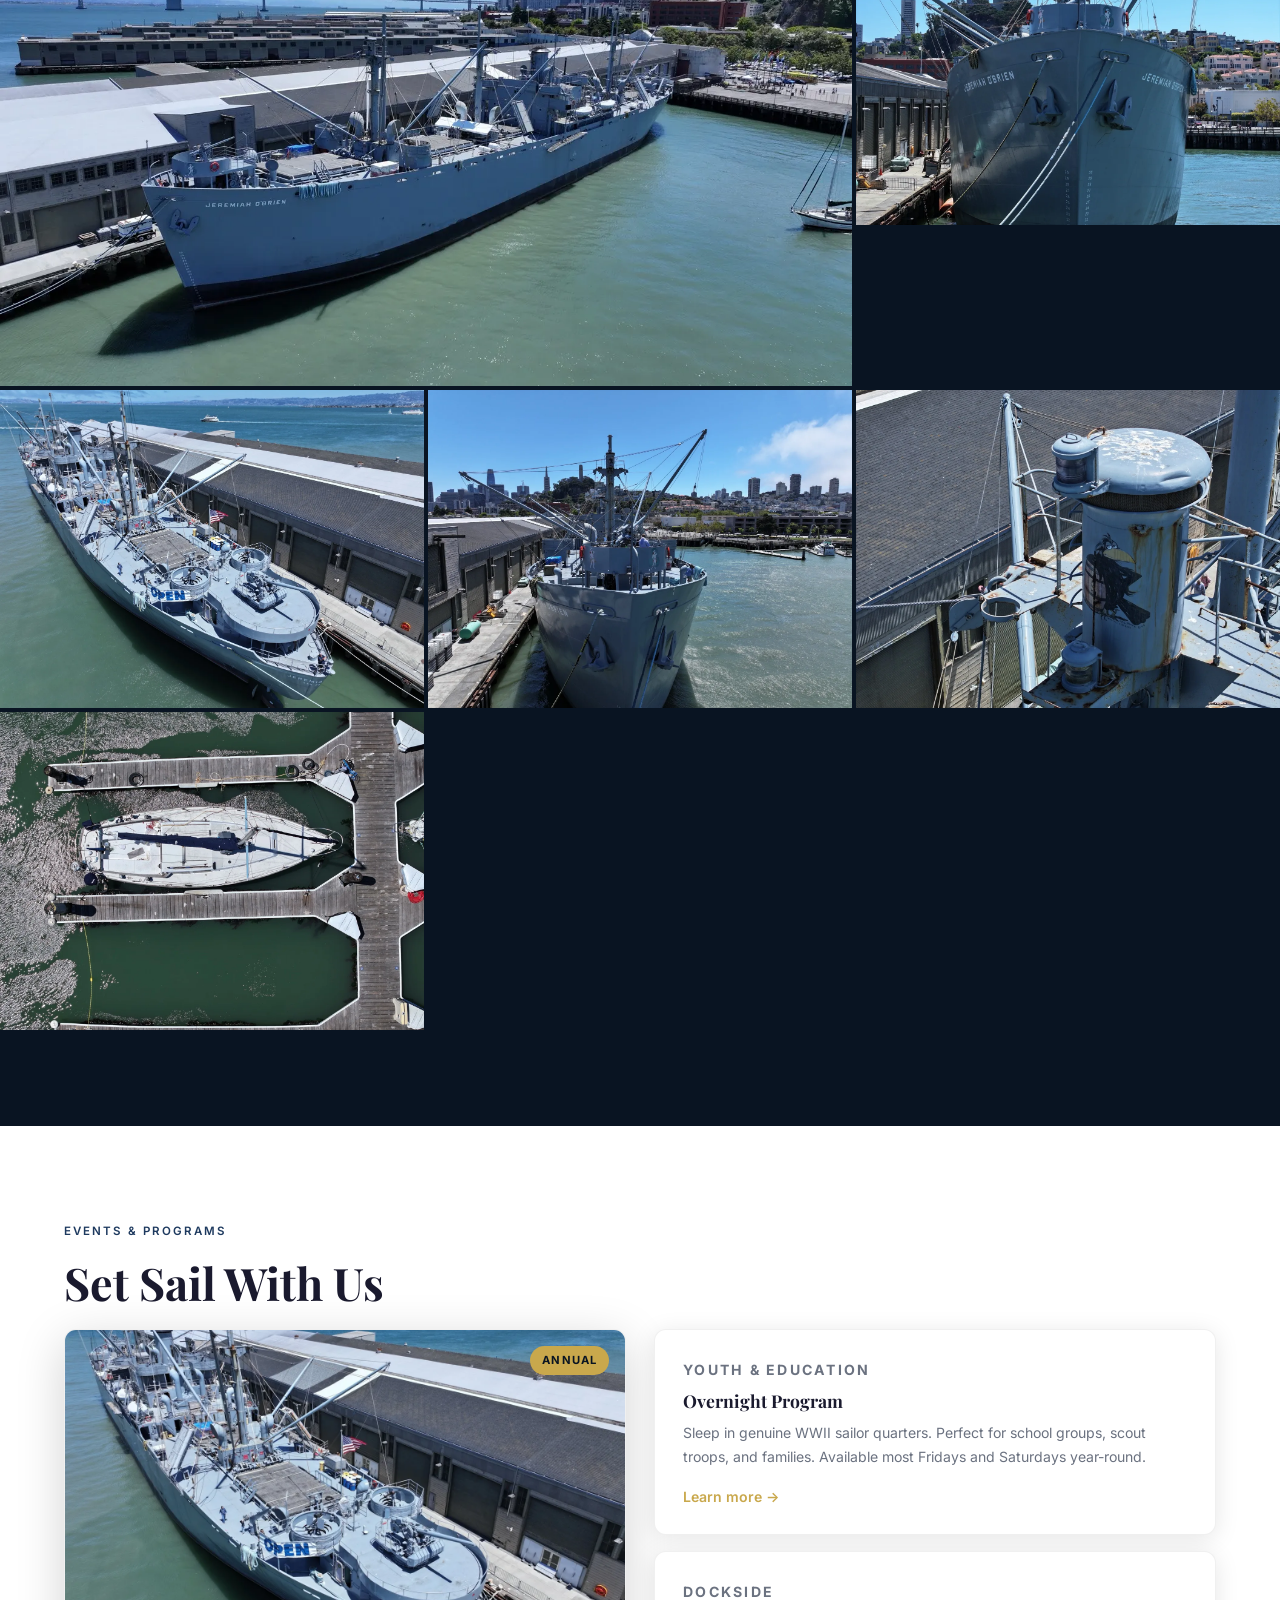
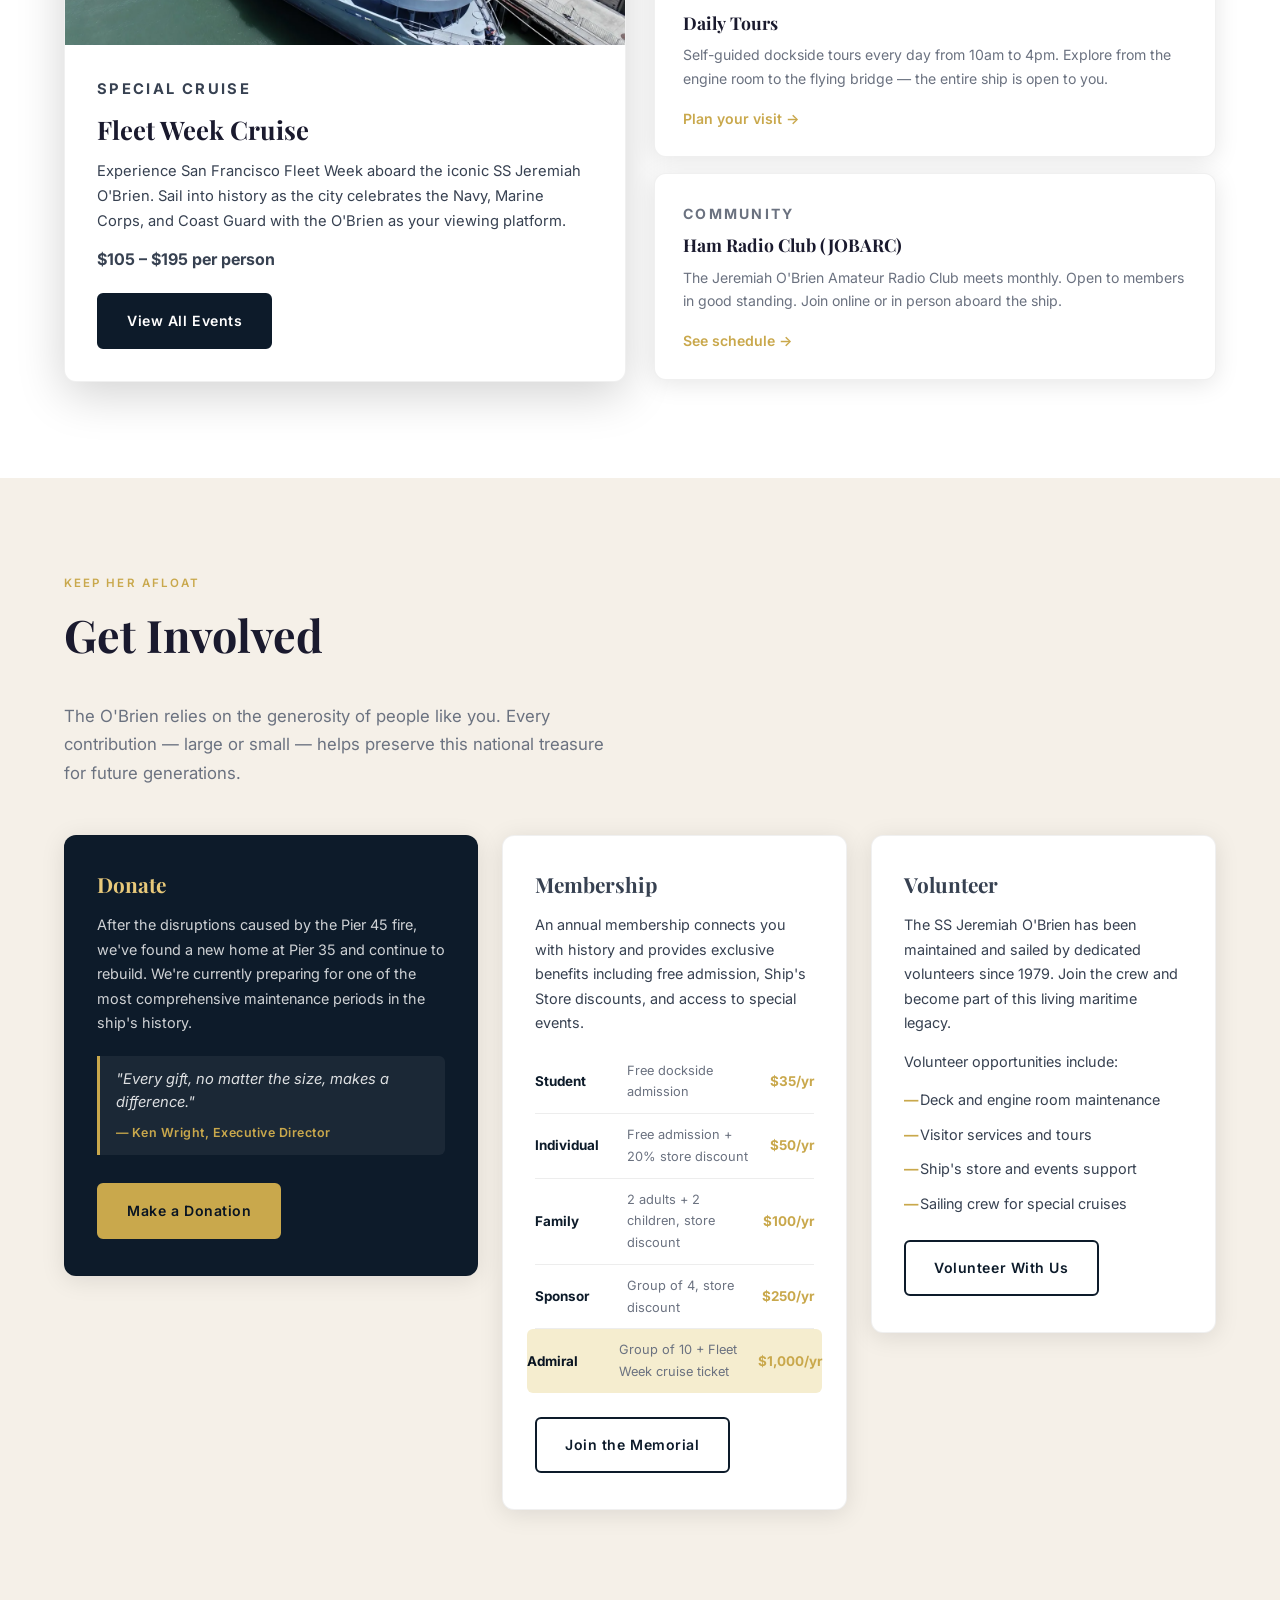
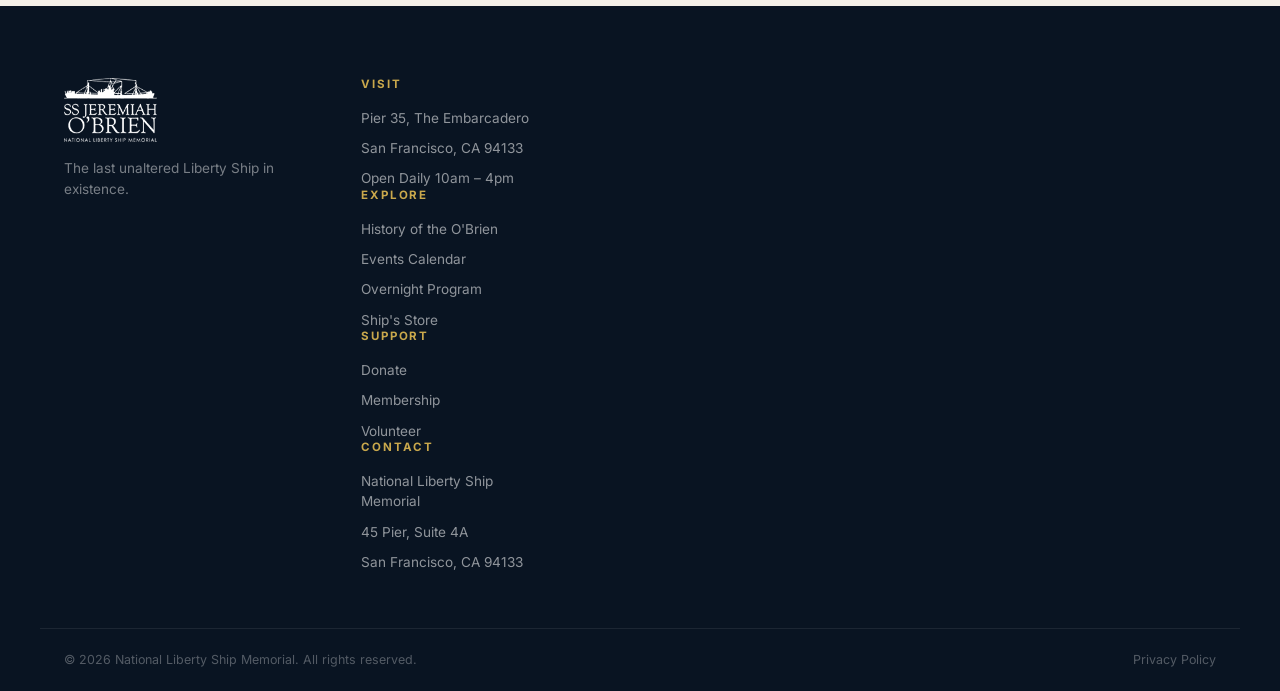
==== commit e30202e9: "feat: drone video hero background across all 4 designs - Encoded _0096_D.MP4 (30.4s wide establishin" ====
--- a/index.html
+++ b/index.html
@@ -35,7 +35,10 @@
   <!-- ========== HERO ========== -->
   <section class="hero">
     <div class="hero-media">
-      <img src="images/hero.webp" alt="SS Jeremiah O'Brien at Pier 35, San Francisco, with Bay Bridge in background" class="hero-img" />
+      <video class="hero-video" autoplay muted loop playsinline poster="images/hero.webp">
+        <source src="video/hero.mp4" type="video/mp4" />
+        <img src="images/hero.webp" alt="SS Jeremiah O'Brien at Pier 35, San Francisco, with Bay Bridge in background" />
+      </video>
       <div class="hero-overlay"></div>
     </div>
     <div class="hero-content">
--- a/styles.css
+++ b/styles.css
@@ -935,3 +935,19 @@
   filter: brightness(0) invert(1);   /* white on dark footer */
   margin-bottom: 16px;
 }
+
+/* ---------- Hero video ---------- */
+.hero-video {
+  position: absolute;
+  inset: 0;
+  width: 100%;
+  height: 100%;
+  object-fit: cover;
+  object-position: center 40%;
+}
+
+/* Fall back to static image on reduced motion */
+@media (prefers-reduced-motion: reduce) {
+  .hero-video { display: none; }
+}
+
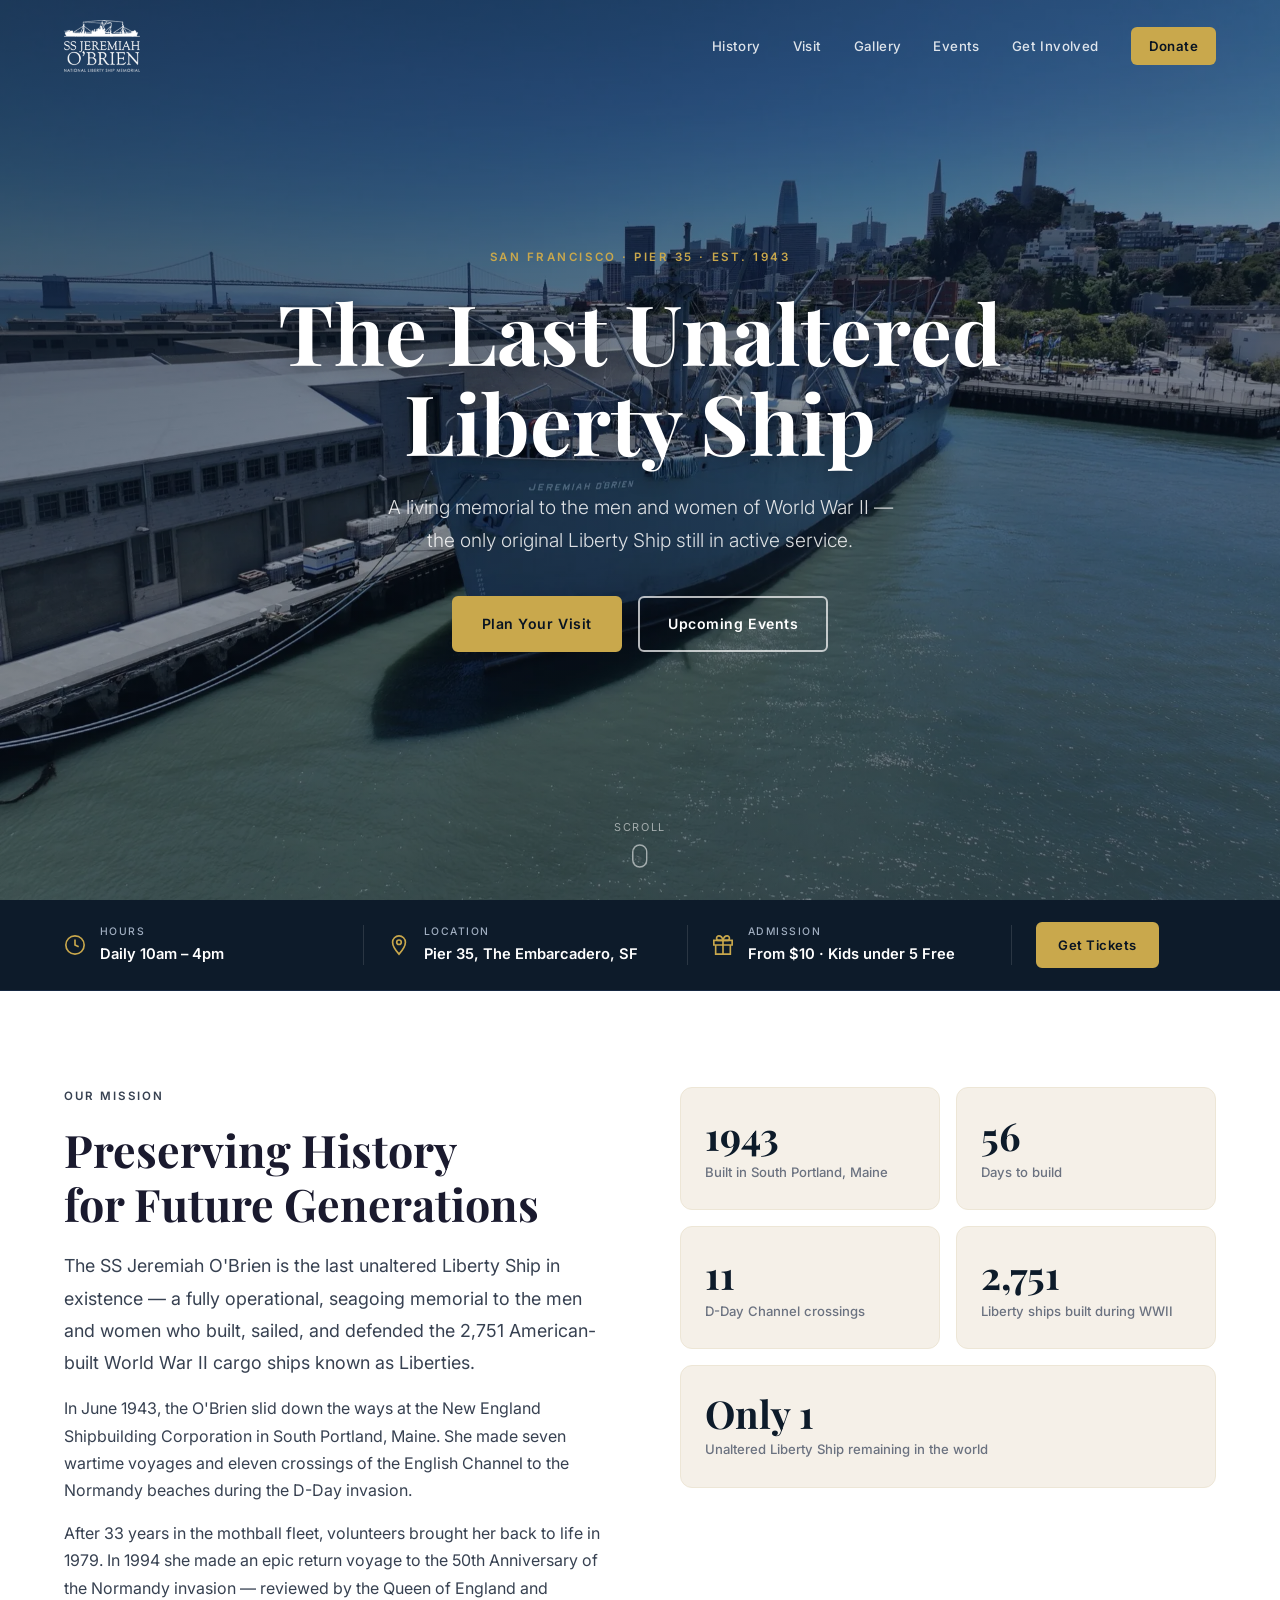
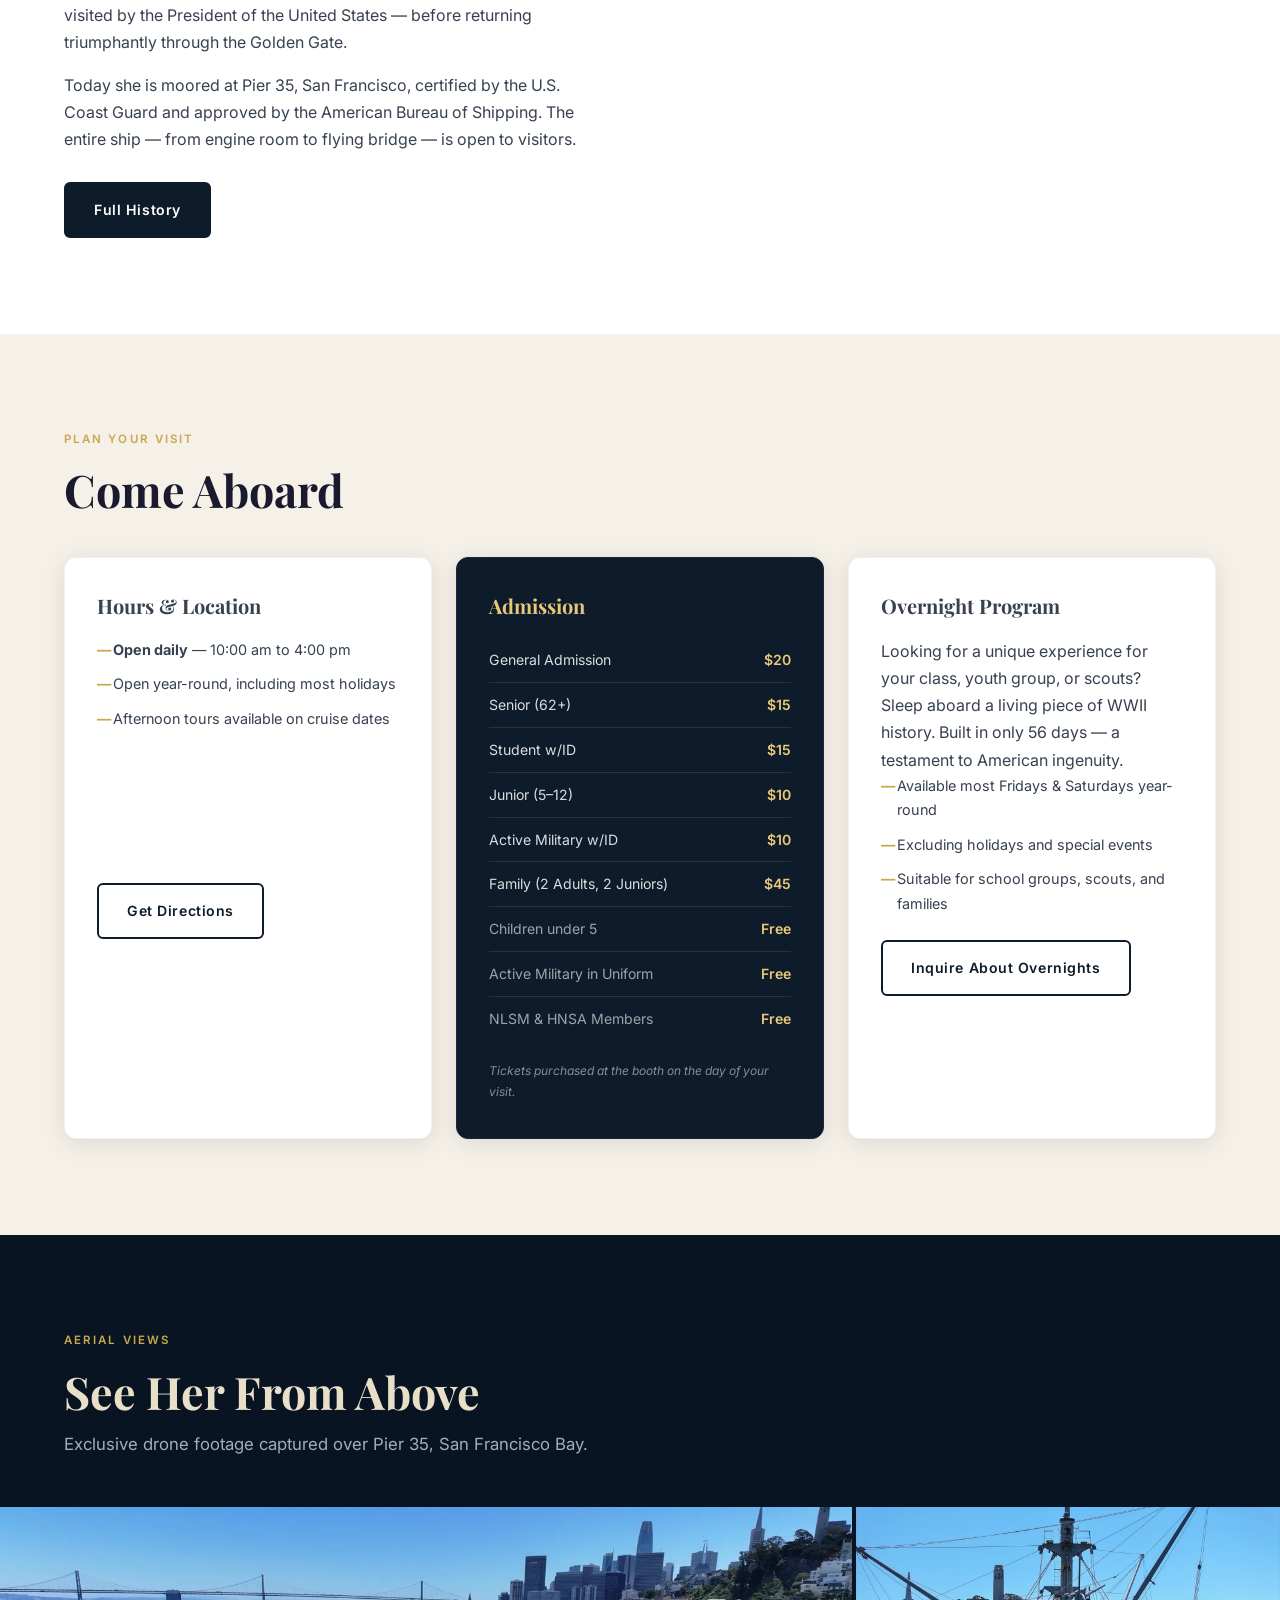
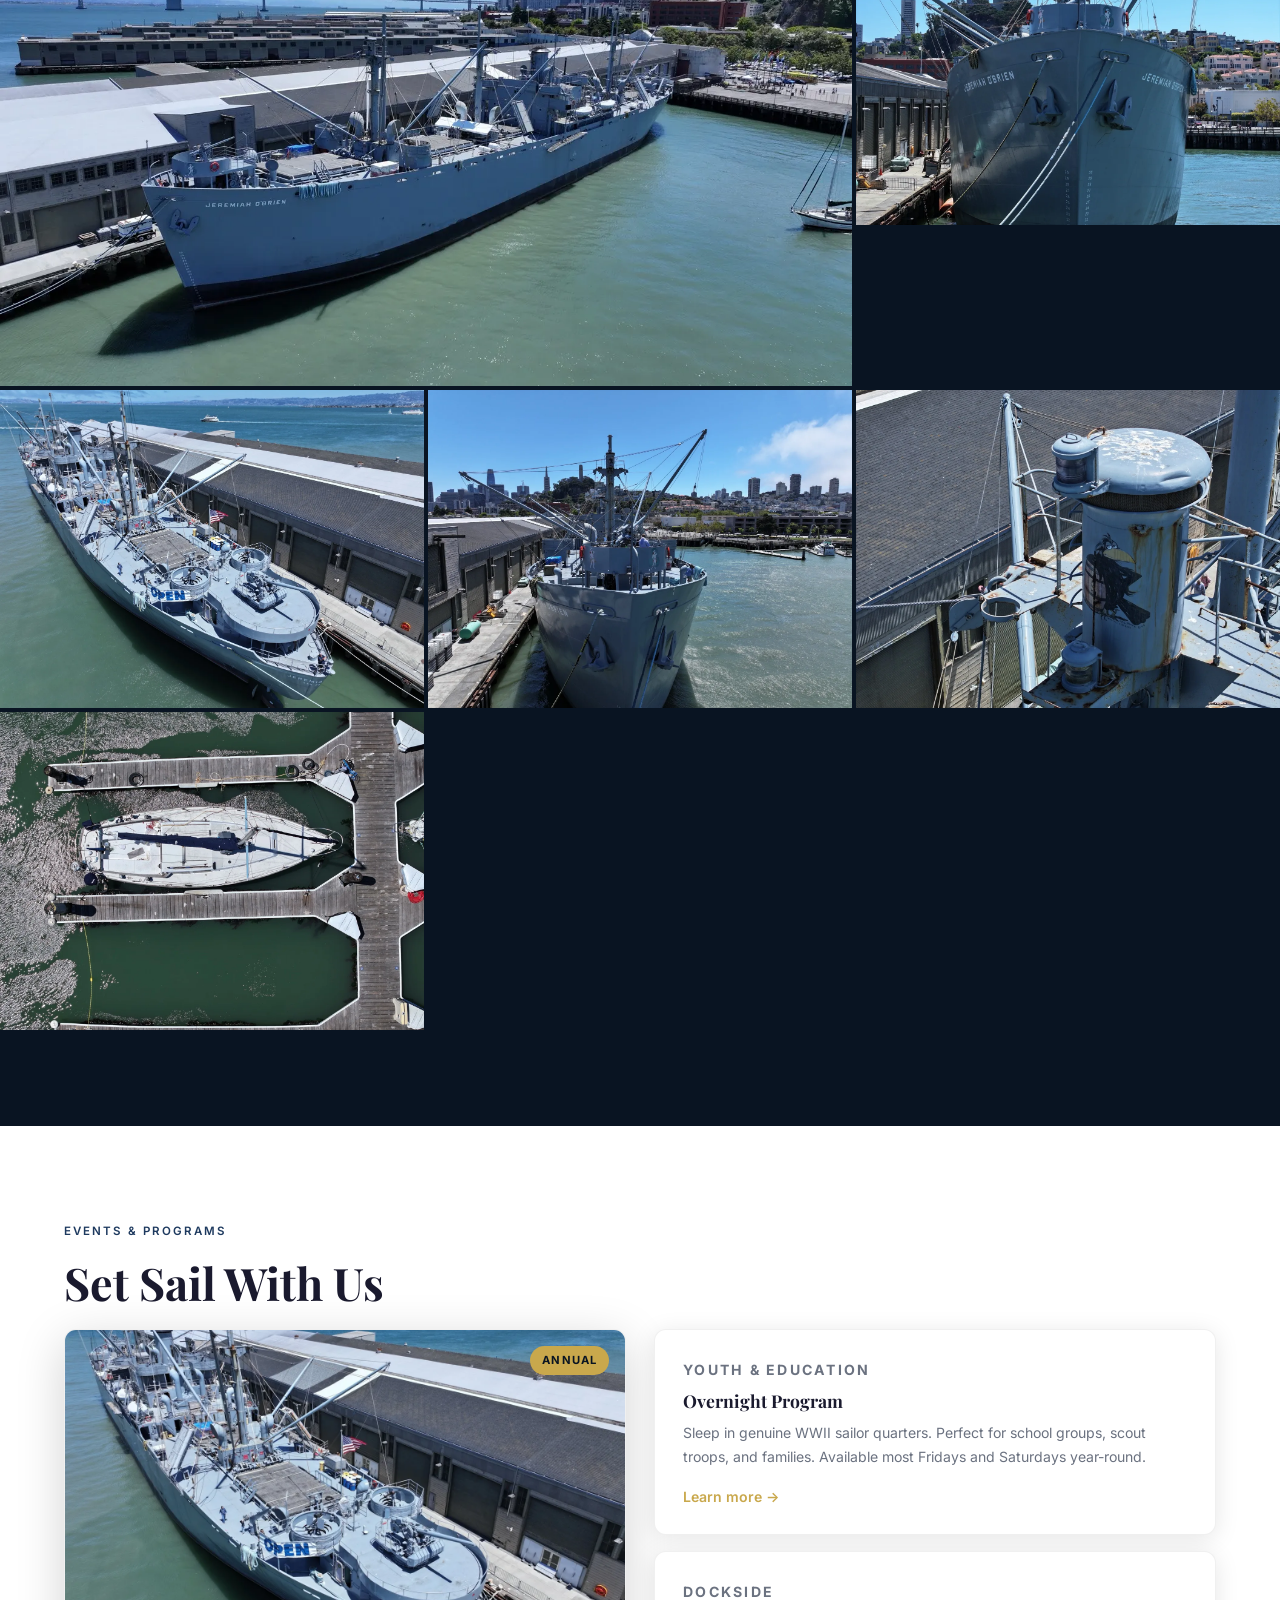
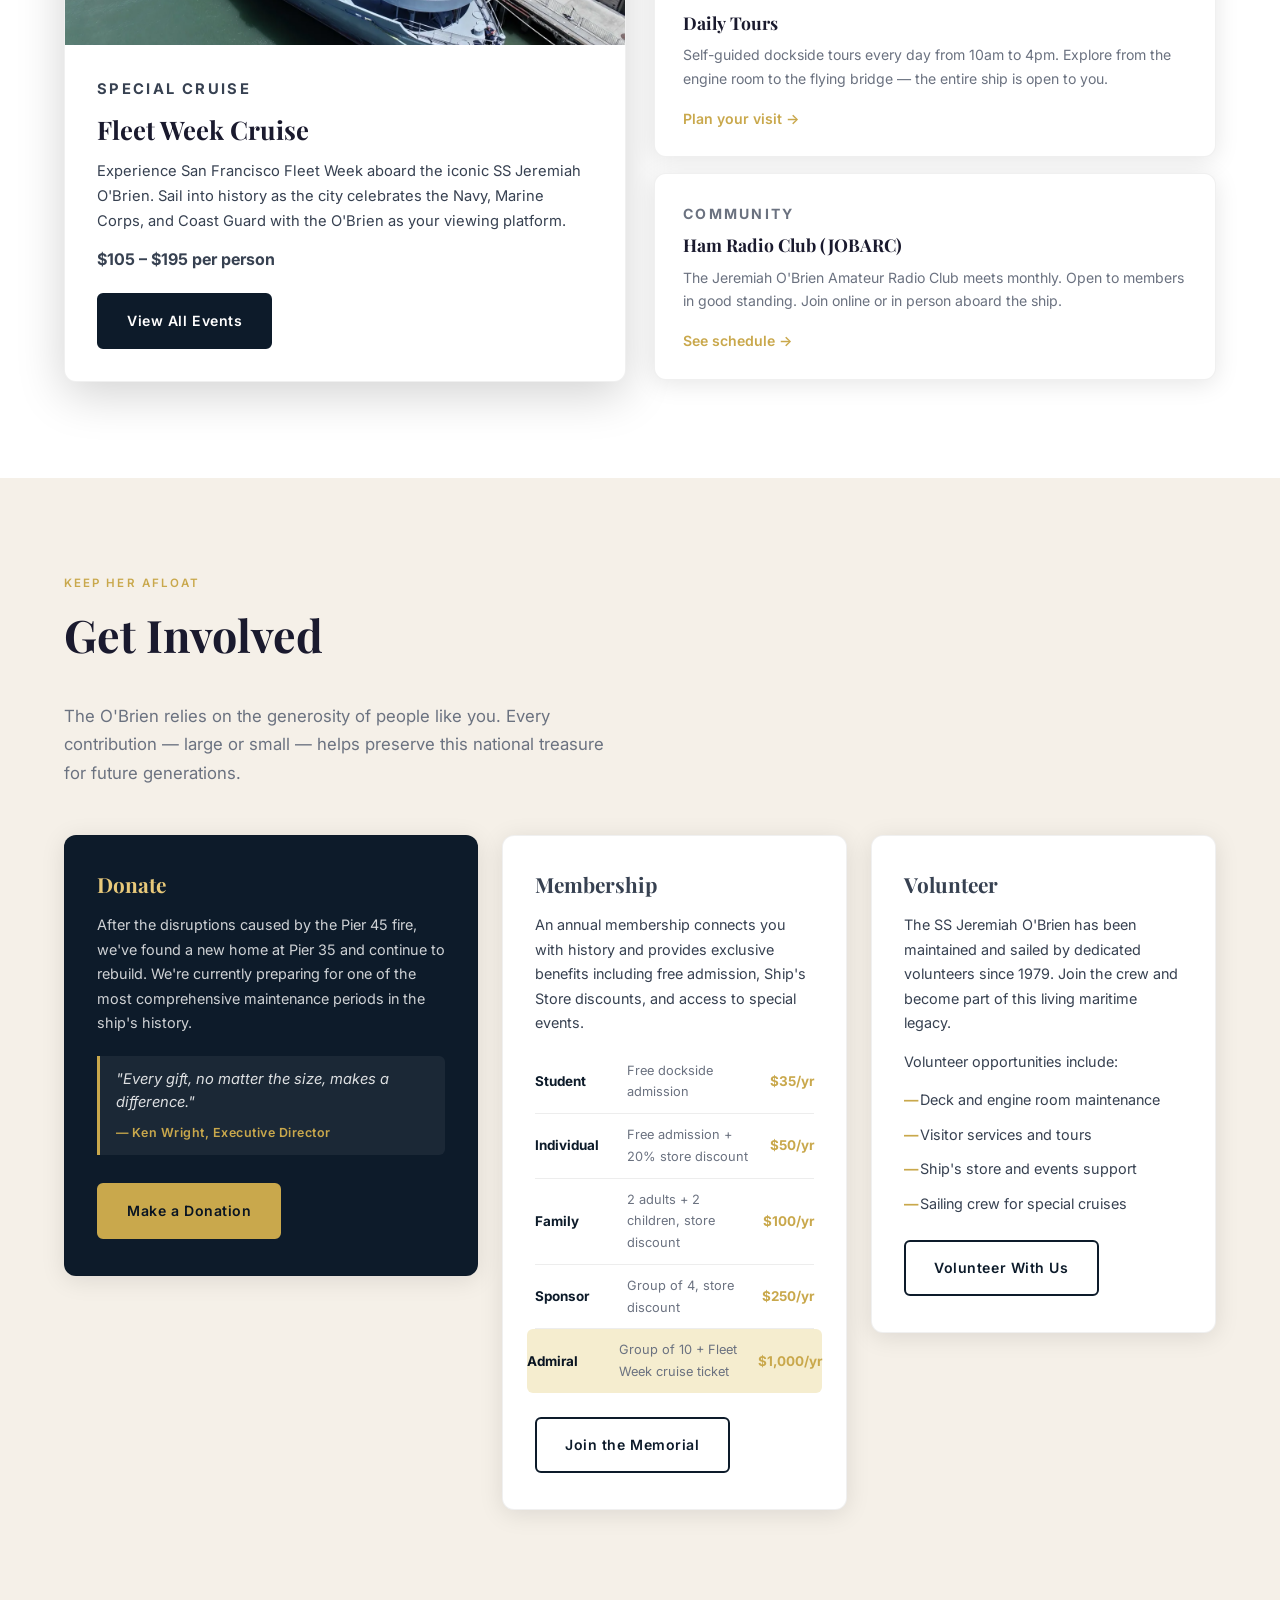
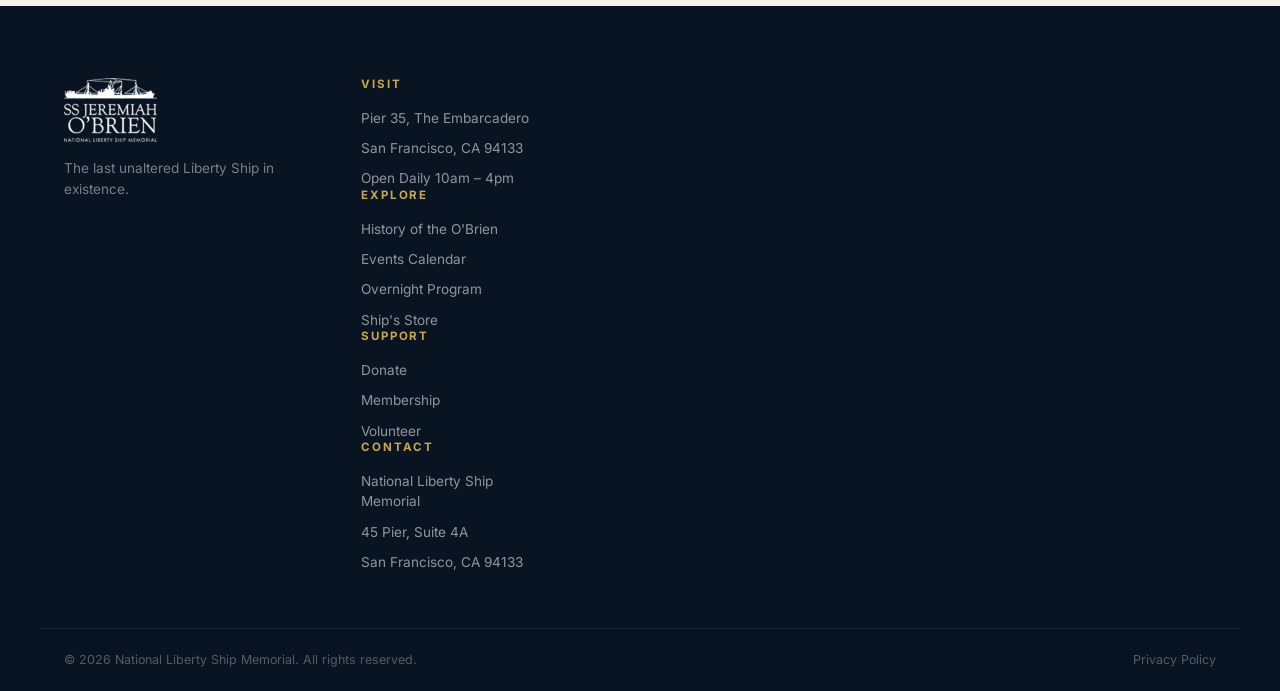
==== commit f6f2232e: "fix: proper two-version logo system - logo-light.png: pure white 600x412px (for dark navs + all foot" ====
--- a/index.html
+++ b/index.html
@@ -16,7 +16,7 @@
   <header class="site-nav" id="site-nav">
     <div class="nav-inner">
       <a href="#" class="nav-logo">
-        <img src="images/logo.png" alt="SS Jeremiah O'Brien — National Liberty Ship Memorial" class="nav-logo-img" />
+        <img src="images/logo-light.png" alt="SS Jeremiah O'Brien — National Liberty Ship Memorial" class="nav-logo-img" />
       </a>
       <nav class="nav-links">
         <a href="#about">History</a>
@@ -337,7 +337,7 @@
   <footer class="site-footer">
     <div class="footer-inner container">
       <div class="footer-brand">
-        <img src="images/logo.png" alt="SS Jeremiah O'Brien — National Liberty Ship Memorial" class="footer-logo-img" />
+        <img src="images/logo-light.png" alt="SS Jeremiah O'Brien — National Liberty Ship Memorial" class="footer-logo-img" />
         <p class="footer-tagline">The last unaltered Liberty Ship in existence.</p>
       </div>
       <div class="footer-cols">
--- a/styles.css
+++ b/styles.css
@@ -923,7 +923,6 @@
   height: 52px;
   width: auto;
   display: block;
-  filter: brightness(0) invert(1);   /* white on dark nav */
   transition: opacity 0.2s ease;
 }
 .nav-logo-img:hover { opacity: 0.85; }
@@ -932,7 +931,6 @@
   height: 64px;
   width: auto;
   display: block;
-  filter: brightness(0) invert(1);   /* white on dark footer */
   margin-bottom: 16px;
 }
 
